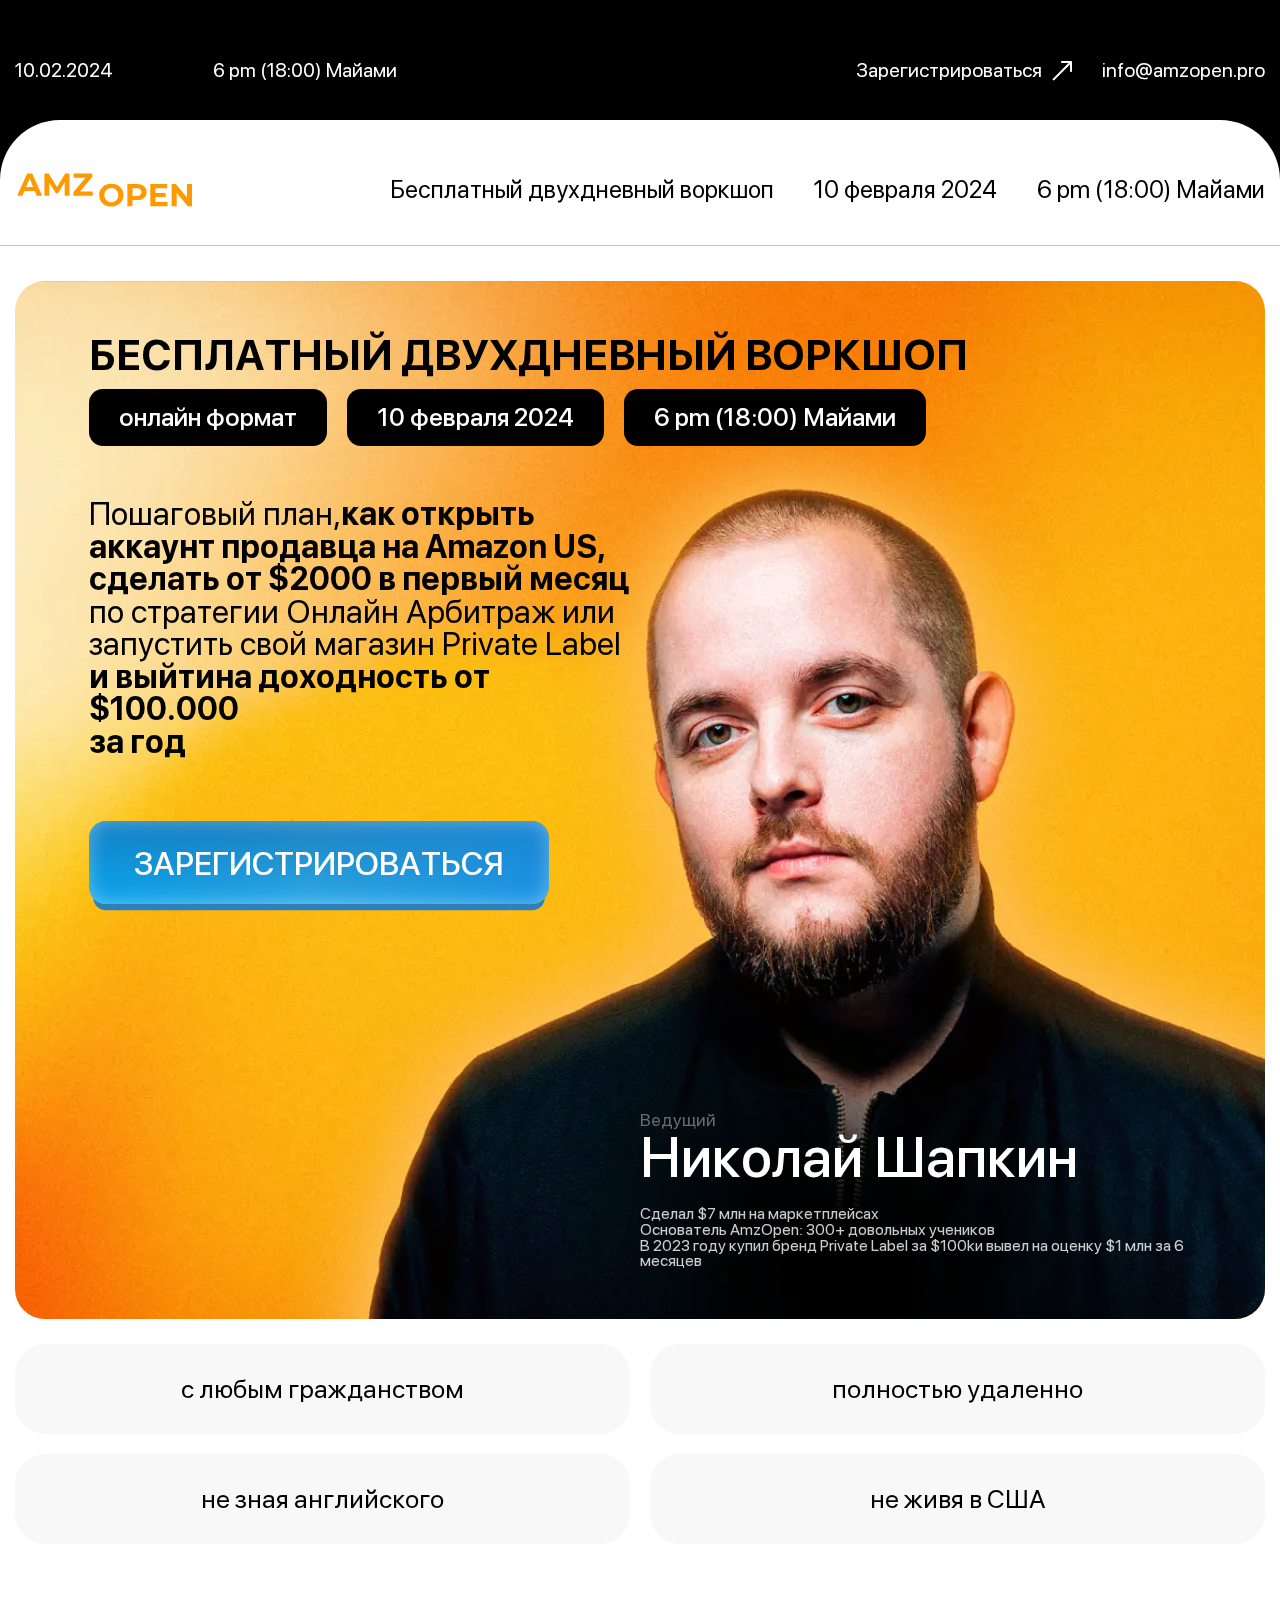
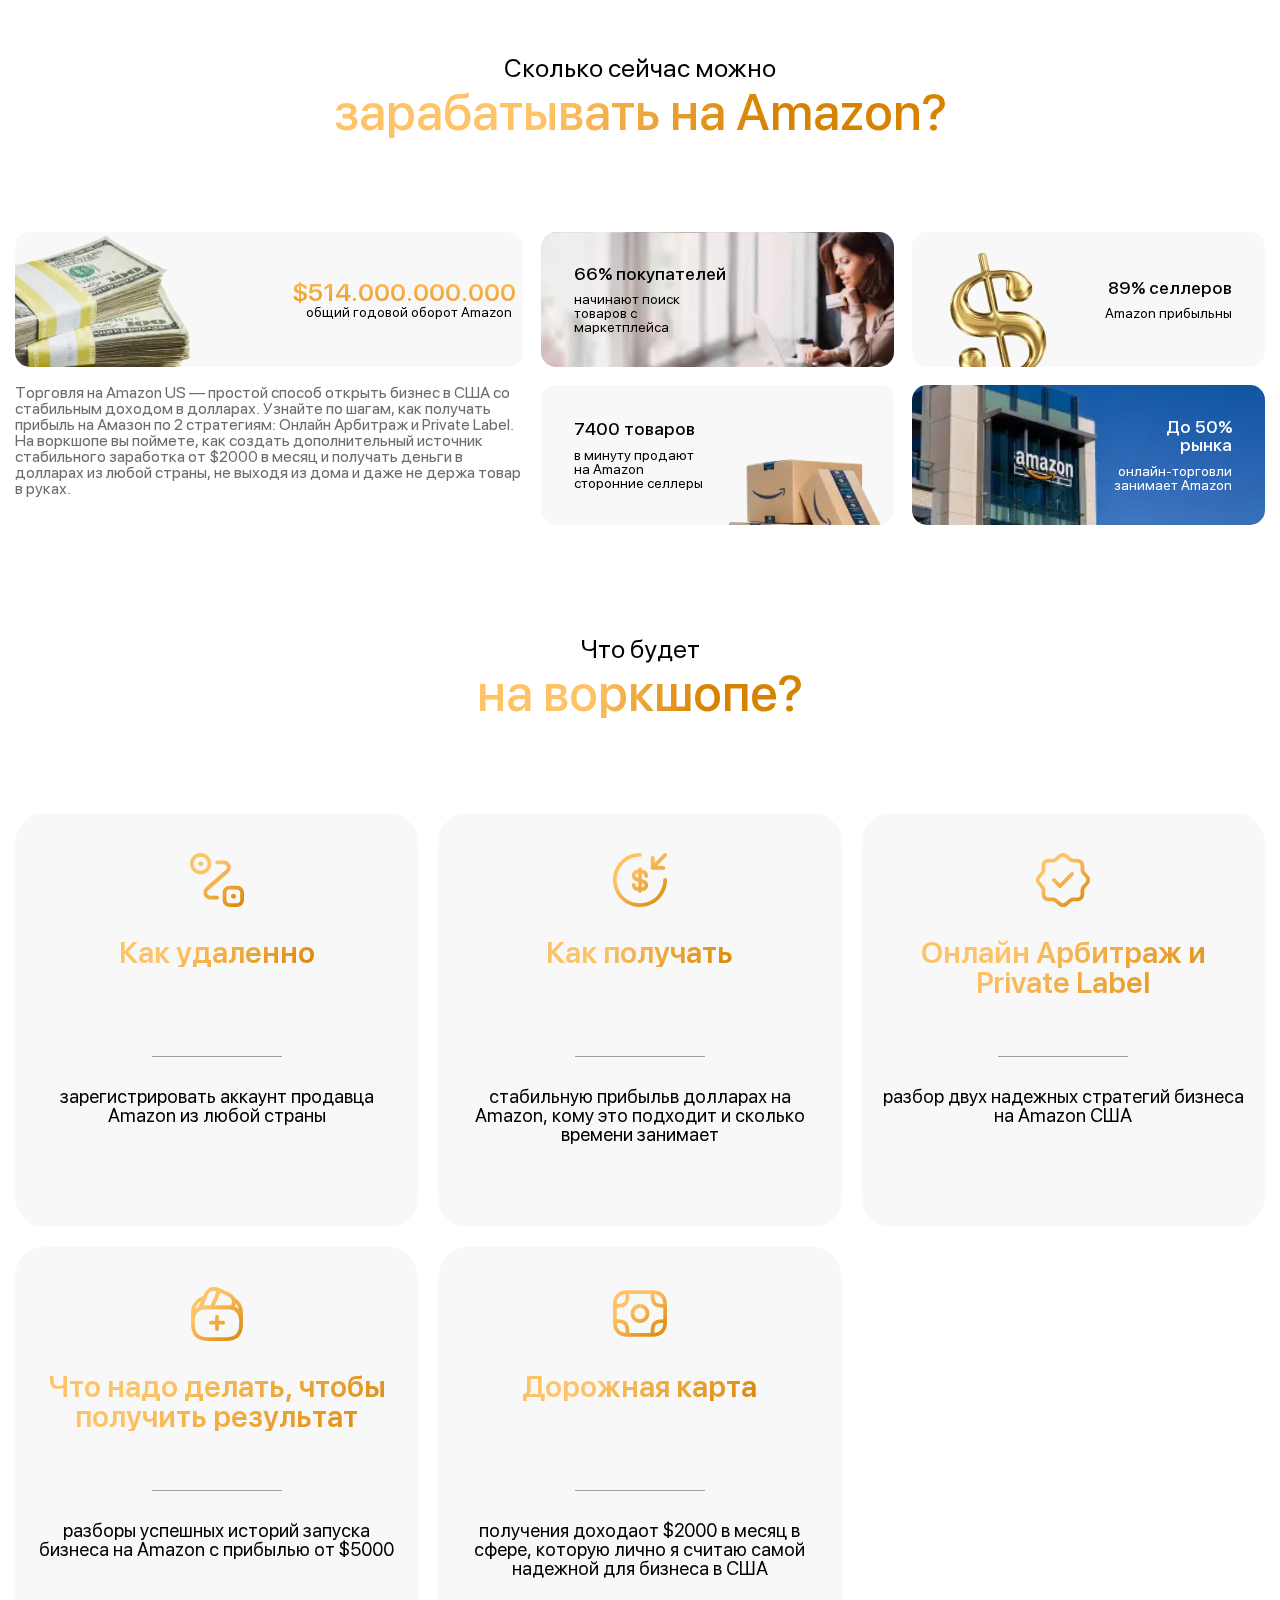
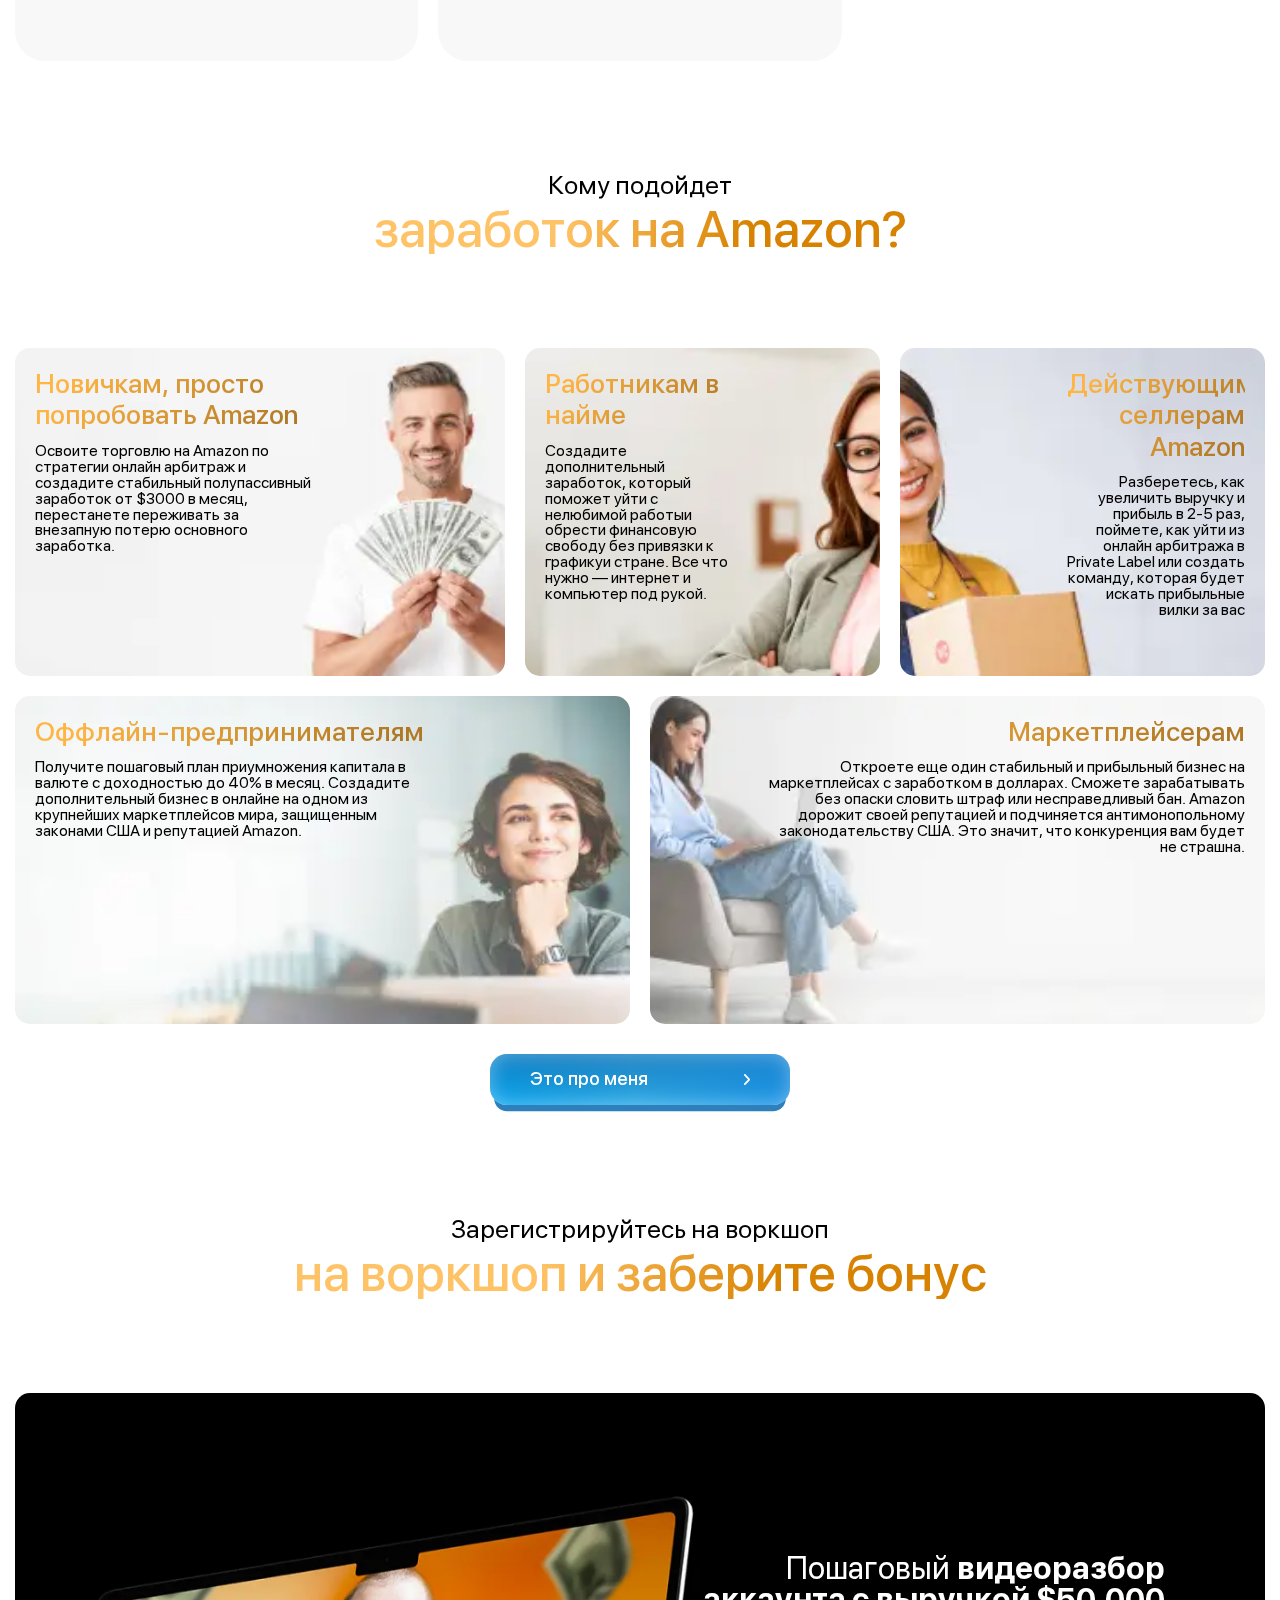
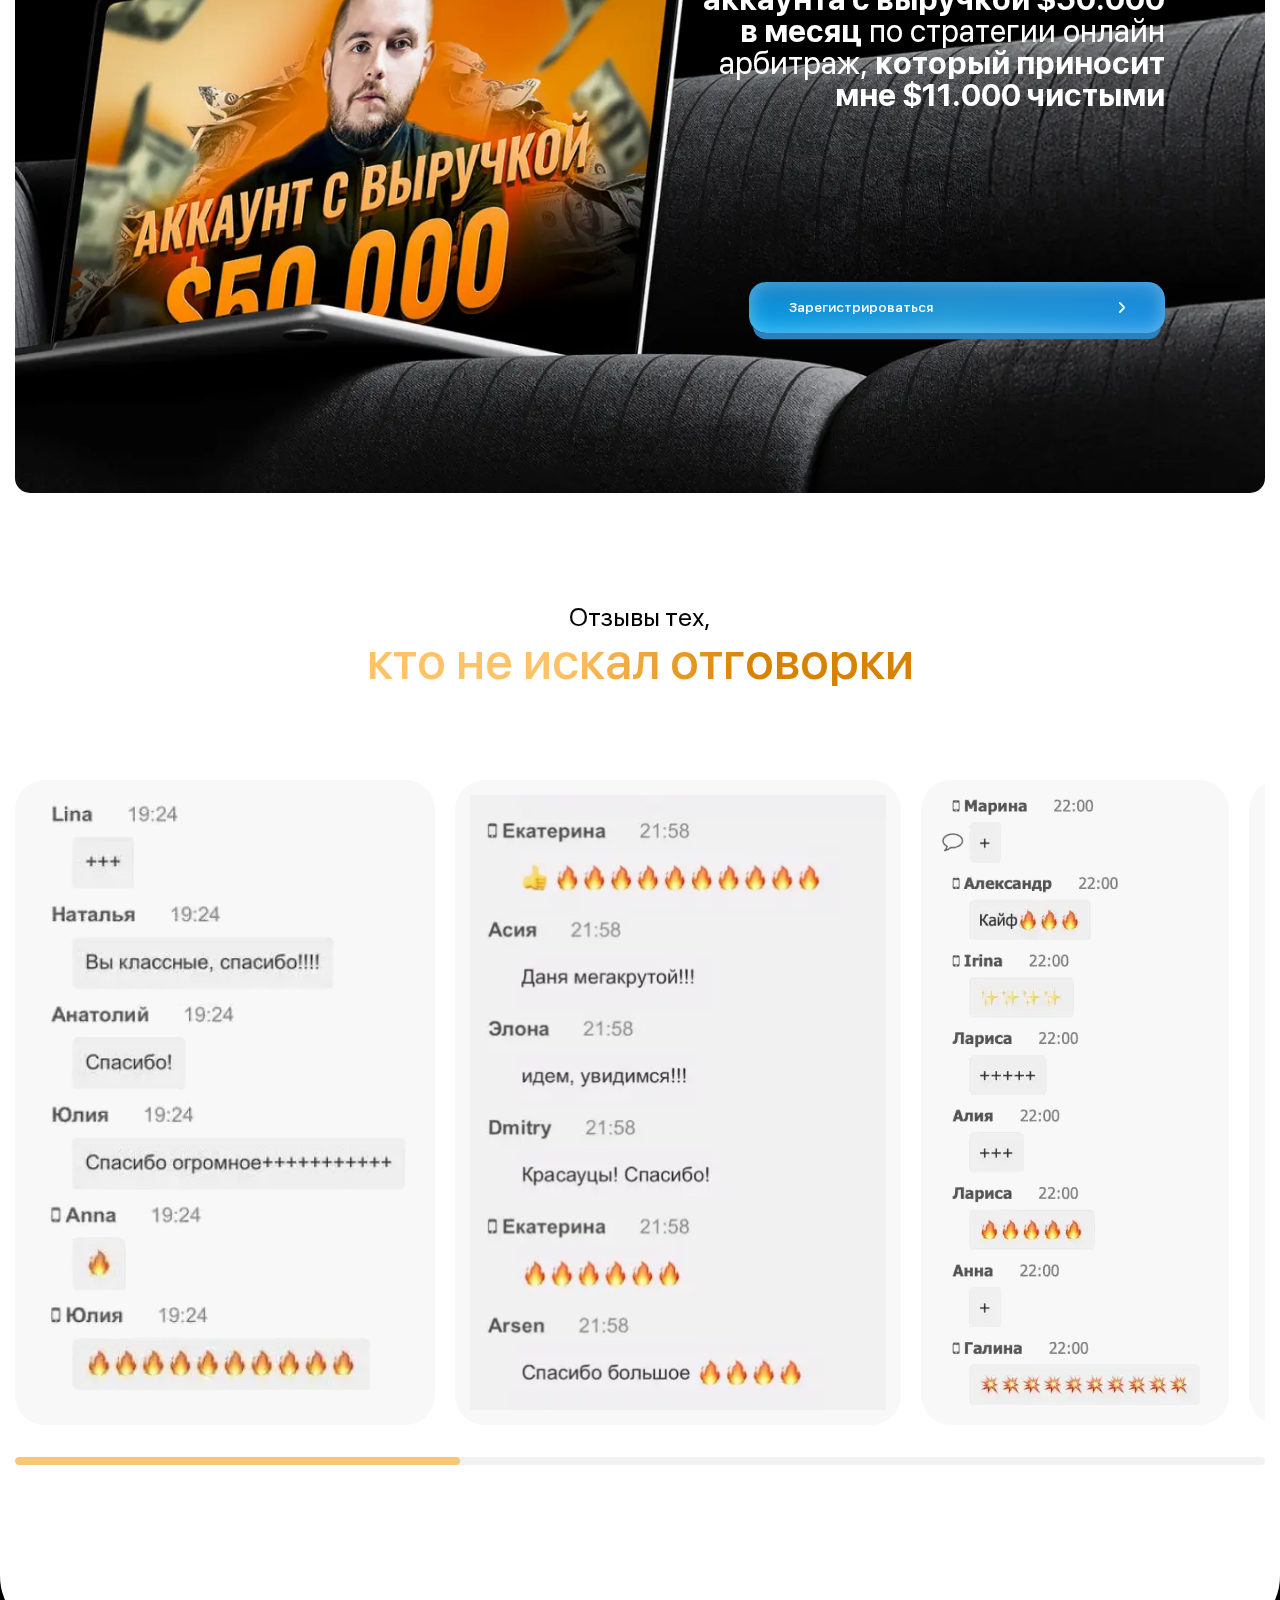
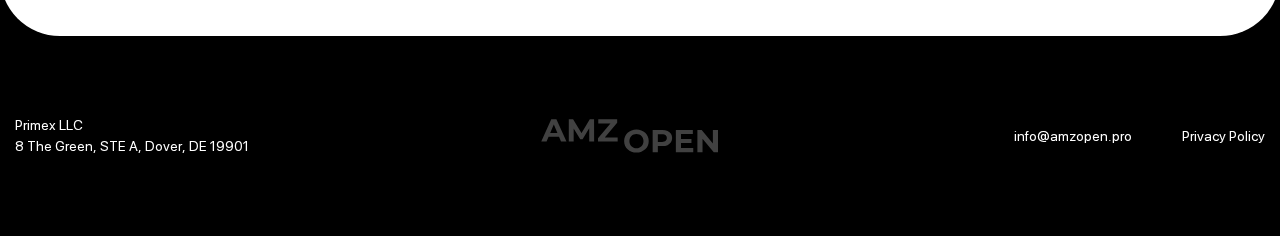
==== home.html @ 8ce0722c "up" ====
<!DOCTYPE html>
<html lang="ru">

<head>
	<title>AMZ OPEN</title>
	<meta charset="UTF-8">
	<meta name="format-detection" content="telephone=no">
	<style>
		body {
			opacity: 0;
		}
	</style>
	<link rel="stylesheet" href="css/style.min.css?_v=20240128121905">
	<link rel="shortcut icon" href="favicon.ico">
	<!-- <meta name="robots" content="noindex, nofollow"> -->
	<meta name="viewport" content="width=device-width, initial-scale=1.0">
</head>

<body>
	<div class="wrapper">
		<div class="top">
			<div class="top__container">
				<div class="top__row">
					<p class="top__text">
						Бесплатный<br>двухдневный воркшоп
					</p>
					<div class="top__column">
						<div class="top__date">10.02.2024</div>
						<div class="top__time-location">6 pm (18:00) Майами</div>
					</div>

				</div>
				<div class="top__row">
					<a href="#" class="top__registr _icon-arrow">Зарегистрироваться</a>
					<a href="mailto:info@amzopen.pro" class="top__mail">info@amzopen.pro</a>
				</div>
			</div>
		</div>
		<header class="header">
			<div class="header__container">
				<div class="header__logo logo">
					<img class="logo__image" src="img/logo.svg" alt="AMZOPEN">
				</div>
				<ul class="header__list">
					<li>Бесплатный двухдневный воркшоп</li>
					<li>10 февраля 2024</li>
					<li>6 pm (18:00) Майами</li>
				</ul>
				<div class="header__menu menu">
					<button type="button" class="menu__burger burger"><span class="burger__lines"><span></span></span></button>
					<nav class="menu__body">
						<ul class="menu__list">
							<li class="menu__item"><a href="#earnings" class="menu__link">Сколько можно заработать?</a></li>
							<li class="menu__item"><a href="#what-will-be" class="menu__link">Что будет на воркшопе?</a></li>
							<li class="menu__item"><a href="#suitable" class="menu__link">Для кого?</a></li>
							<li class="menu__item"><a href="#testimonials" class="menu__link">Отзывы</a></li>
							<li class="menu__item"><a href="#registration" class="menu__link">Почему мне нужен воркшоп?</a></li>
						</ul>
					</nav>
				</div>
			</div>
		</header>
		<main class="page">
			<section class="page__promo promo">
				<div class="promo__container">
					<div class="promo__wrapper">
						<div class="promo__header">
							<span class="promo__info-title">Воркшоп на тему</span>
							<h1 class="promo__title">БЕСПЛАТНЫЙ ДВУХДНЕВНЫЙ ВОРКШОП</h1>
							<ul class="promo__header-list">
								<li>онлайн формат</li>
								<li>10 февраля 2024</li>
								<li>6 pm (18:00) Майами</li>
							</ul>
						</div>
						<div class="promo__body">
							<div class="promo__text">
								<p>
									Пошаговый план,<span>как открыть аккаунт продавца на Amazon US, сделать от $2000 в первый месяц</span>
									по стратегии
									Онлайн Арбитраж или запустить свой магазин Private Label <span>и выйтина доходность от $100.000<br>за год</span>
								</p>
							</div>
							<a href="#" class="promo__btn btn btn_reg">Зарегистрироваться</a>
						</div>
						<div class="promo__speaker speaker">
							<div class="speaker__body">
								<span class="speaker__jobtitle">Ведущий</span>
								<h2 class="speaker__name">Николай Шапкин</h2>
								<ul class="speaker__list">
									<li>Сделал $7 млн на маркетплейсах</li>
									<li>Основатель AmzOpen: 300+ довольных учеников</li>
									<li>В 2023 году купил бренд Private Label за $100kи вывел на оценку $1 млн за 6 месяцев</li>
								</ul>
							</div>

							<div class="speaker__img">
								<!-- <picture><source srcset="img/promo/speaker.webp" type="image/webp"><img src="img/promo/speaker.png" alt="Ведущий - Николай Шапкин"></picture> -->
							</div>
						</div>
					</div>
					<ul class="promo__list">
						<li>с любым гражданством</li>
						<li>полностью удаленно</li>
						<li>не зная английского</li>
						<li>не живя в США</li>
					</ul>
				</div>
			</section>
			<section class="page__earnings earnings" id="earnings">
				<div class="earnings__container">
					<h2 class="earnings__title title title_mb">
						Сколько сейчас можно <span>зарабатывать на Amazon?</span>
					</h2>
					<div class="earnings__body">
						<div class="earnings__item earnings__item_1">
							<picture><source srcset="img/earnings/1.webp" type="image/webp"><img class="earnings__item-img" src="img/earnings/1.png" alt="оборот Amazon"></picture>
							<div class="earnings__item-wrapper">
								<span class="earnings__item-cash">$514.000.000.000</span>
								<p class="earnings__item-text">
									общий годовой оборот Amazon
								</p>
							</div>
						</div>

						<div class="earnings__item earnings__item_2">
							<div class="earnings__item-wrapper">
								<h3 class="earnings__item-title">66% покупателей</h3>
								<p class="earnings__item-text">
									начинают поиск товаров с маркетплейса
								</p>
							</div>
						</div>

						<div class="earnings__item earnings__item_3">
							<picture><source srcset="img/earnings/3.webp" type="image/webp"><img class="earnings__item-img" src="img/earnings/3.png" alt="Amazon прибыльны"></picture>
							<div class="earnings__item-wrapper">
								<h3 class="earnings__item-title">89% селлеров</h3>
								<p class="earnings__item-text">
									Amazon прибыльны
								</p>
							</div>
						</div>

						<div class="earnings__item earnings__item_4">
							<div class="earnings__item-wrapper">
								<h3 class="earnings__item-title">7400 товаров</h3>
								<p class="earnings__item-text">
									в минуту продают на Amazon сторонние селлеры
								</p>
							</div>
							<picture><source srcset="img/earnings/4.webp" type="image/webp"><img class="earnings__item-img" src="img/earnings/4.png" alt="Aродают на Amazon"></picture>
						</div>

						<div class="earnings__item earnings__item_5">
							<div class="earnings__item-wrapper">
								<h3 class="earnings__item-title">До 50% рынка</h3>
								<p class="earnings__item-text">
									онлайн-торговли занимает Amazon
								</p>
							</div>
						</div>

						<div class="earnings__body-text">
							<p>
								Торговля на Amazon US — простой способ открыть бизнес в США со стабильным доходом в долларах. Узнайте по
								шагам, как получать прибыль на Амазон по 2 стратегиям: Онлайн Арбитраж и Private Label. На воркшопе
								вы поймете, как создать дополнительный источник стабильного заработка от $2000
								в месяц и получать деньги в долларах из любой страны, не выходя из дома и даже не держа товар в руках.
							</p>
						</div>
					</div>
				</div>
			</section>
			<section class="page__what-will-be what-will-be" id="what-will-be">
				<div class="what-will-be__container">
					<h2 class="what-will-be__title title title_mb">Что будет<span>на воркшопе?</span></h2>
					<div class="what-will-be__list">

						<div class="what-will-be__item">
							<div class="what-will-be__item-header">
								<span class=" icon icon_1"></span>
								<h3 class="what-will-be__item-title">Как удаленно</h3>
							</div>
							<div class="what-will-be__item-text">
								<p>
									зарегистрировать аккаунт продавца Amazon из любой страны
								</p>
							</div>
						</div>

						<div class="what-will-be__item">
							<div class="what-will-be__item-header">
								<span class=" icon icon_2"></span>
								<h3 class="what-will-be__item-title">Как получать</h3>
							</div>
							<div class="what-will-be__item-text">
								<p>
									стабильную прибыльв долларах на Amazon, кому это подходит и сколько времени занимает
								</p>
							</div>
						</div>

						<div class="what-will-be__item">
							<div class="what-will-be__item-header">
								<span class=" icon icon_3"></span>
								<h3 class="what-will-be__item-title">Онлайн Арбитраж и Private Label</h3>
							</div>
							<div class="what-will-be__item-text">
								<p>
									разбор двух надежных стратегий бизнеса на Amazon США
								</p>
							</div>
						</div>

						<div class="what-will-be__item">
							<div class="what-will-be__item-header">
								<span class=" icon icon_4"></span>
								<h3 class="what-will-be__item-title">Что надо делать, чтобы получить результат</h3>
							</div>
							<div class="what-will-be__item-text">
								<p>
									разборы успешных историй запуска бизнеса на Amazon с прибылью от $5000
								</p>
							</div>
						</div>

						<div class="what-will-be__item">
							<div class="what-will-be__item-header">
								<span class=" icon icon_5"></span>
								<h3 class="what-will-be__item-title">Дорожная карта</h3>
							</div>
							<div class="what-will-be__item-text">
								<p>
									получения доходаот $2000 в месяц в сфере, которую лично я считаю самой надежной для бизнеса в США
								</p>
							</div>
						</div>

					</div>
				</div>
			</section>
			<section class="page__suitable suitable" id="suitable">
				<div class="suitable__container">
					<h2 class="suitable__title title title_mb">Кому подойдет <span>заработок на Amazon?</span></h2>
					<div class="suitable__list">

						<div class="suitable__item suitable__item_1">
							<div class="suitable__item-wrapper">
								<h3 class="suitable__item-title">Новичкам, просто попробовать Amazon</h3>
								<div class="suitable__item-text">
									<p>
										Освоите торговлю на Amazon
										по стратегии онлайн арбитраж
										и создадите стабильный полупассивный заработок
										от $3000 в месяц, перестанете переживать за внезапную
										потерю основного заработка.
									</p>
								</div>
							</div>
						</div>

						<div class="suitable__item suitable__item_2">
							<div class="suitable__item-wrapper">
								<h3 class="suitable__item-title">Работникам в найме</h3>
								<div class="suitable__item-text">
									<p>
										Создадите дополнительный заработок, который поможет уйти с нелюбимой работыи обрести финансовую
										свободу без привязки к графикуи стране. Все что нужно — интернет и компьютер под рукой.
									</p>
								</div>
							</div>
						</div>

						<div class="suitable__item suitable__item_3">
							<div class="suitable__item-wrapper">
								<h3 class="suitable__item-title">Действующим
									селлерам Amazon</h3>
								<div class="suitable__item-text">
									<p>
										Разберетесь, как увеличить выручку и прибыль в 2-5 раз, поймете, как уйти из онлайн арбитража в
										Private Label или создать команду, которая будет искать прибыльные вилки за вас
									</p>
								</div>
							</div>
						</div>

						<div class="suitable__item suitable__item_4">
							<div class="suitable__item-wrapper">
								<h3 class="suitable__item-title">Оффлайн-предпринимателям</h3>
								<div class="suitable__item-text">
									<p>
										Получите пошаговый план приумножения капитала в валюте с доходностью до 40% в месяц. Создадите
										дополнительный бизнес
										в онлайне на одном из крупнейших маркетплейсов мира, защищенным законами США и репутацией Amazon.
									</p>
								</div>
							</div>
						</div>

						<div class="suitable__item suitable__item_5">
							<div class="suitable__item-wrapper">
								<h3 class="suitable__item-title">Маркетплейсерам</h3>
								<div class="suitable__item-text">
									<p>
										Откроете еще один стабильный и прибыльный бизнес на маркетплейсах с заработком в долларах. Сможете
										зарабатывать без опаски словить штраф или несправедливый бан. Amazon дорожит своей репутацией
										и подчиняется антимонопольному законодательству США. Это значит, что конкуренция вам будет не
										страшна.
									</p>
								</div>
							</div>
						</div>

					</div>
					<a href="#" class="suitable__btn btn _icon-arrow-rt">Это про меня</a>
				</div>
			</section>
			<section class="page__registration registration" id="registration">
				<div class="registration__container">
					<h2 class="registration__title title title_mb">
						Зарегистрируйтесь на воркшоп <span>на воркшоп и заберите бонус</span>
					</h2>
					<div class="registration__wrapper">
						<div class="registration__body">
							<div class="registration__text">
								<p>
									Пошаговый <strong>видеоразбор аккаунта с выручкой $50.000 в месяц</strong>
									по стратегии онлайн арбитраж, <strong>который приносит мне $11.000 чистыми</strong>
								</p>
							</div>
							<a href="#" class="registration__btn btn _icon-arrow-rt">Зарегистрироваться</a>
						</div>
					</div>
				</div>
			</section>
			<section class="page__testimonials testimonials" id="testimonials">
				<div class="testimonials__container">
					<h2 class="testimonials__title title title_mb">
						Отзывы тех, <span>кто не искал отговорки</span>
					</h2>
					<div class="testimonials__body" data-simplebar>

						<div class="testimonials__item">
							<picture><source srcset="img/testimonials/1.webp" type="image/webp"><img class="testimonials__item-img" src="img/testimonials/1.jpg" alt=""></picture>
						</div>
						<div class="testimonials__item">
							<picture><source srcset="img/testimonials/2.webp" type="image/webp"><img class="testimonials__item-img" src="img/testimonials/2.jpg" alt=""></picture>
						</div>
						<div class="testimonials__item">
							<picture><source srcset="img/testimonials/3.webp" type="image/webp"><img class="testimonials__item-img" src="img/testimonials/3.jpg" alt=""></picture>
						</div>
						<div class="testimonials__item">
							<picture><source srcset="img/testimonials/4.webp" type="image/webp"><img class="testimonials__item-img" src="img/testimonials/4.jpg" alt=""></picture>
						</div>
						<div class="testimonials__item">
							<picture><source srcset="img/testimonials/5.webp" type="image/webp"><img class="testimonials__item-img" src="img/testimonials/5.jpg" alt=""></picture>
						</div>
						<div class="testimonials__item">
							<picture><source srcset="img/testimonials/6.webp" type="image/webp"><img class="testimonials__item-img" src="img/testimonials/6.jpg" alt=""></picture>
						</div>
						<div class="testimonials__item">
							<picture><source srcset="img/testimonials/7.webp" type="image/webp"><img class="testimonials__item-img" src="img/testimonials/7.jpg" alt=""></picture>
						</div>
						<div class="testimonials__item">
							<picture><source srcset="img/testimonials/8.webp" type="image/webp"><img class="testimonials__item-img" src="img/testimonials/8.jpg" alt=""></picture>
						</div>

					</div>
				</div>
			</section>
		</main>
		<footer class="footer">
			<div class="footer__container">
				<div class="footer__column">
					<p>
						Primex LLC<br>
						8 The Green, STE A, Dover, DE 19901
					</p>
				</div>
				<div class="footer__column">
					<a href="mailto:info@amzopen.pro" class="footer__link">info@amzopen.pro</a>
					<a href="#" class="footer__link">Privacy Policy</a>
				</div>
				<div class="footer__logo">
					<div class="logo">
						<img class="logo__image" src="img/logo-footer.svg" alt="AMZOPEN">
					</div>
				</div>

			</div>
		</footer>

	</div>
	<div id="order-call-thanks" aria-hidden="true" class="popup">
		<div class="popup__wrapper">
			<div class="popup__content">
				<button data-close type="button" class="popup__close _icon-close"></button>
				<div class="popup__text">
				</div>
			</div>
		</div>
	</div>
	<script src="js/app.min.js?_v=20240128121905"></script>
</body>

</html>
---- css/style.min.css ----
@charset "UTF-8";@font-face{font-family:icons;font-display:swap;src:url(../fonts/icons.woff2) format("woff2"),url(../fonts/icons.woff) format("woff");font-weight:400;font-style:normal}@font-face{font-family:SF;font-display:swap;src:url(../fonts/SF-Pro-Display-Bold.woff2) format("woff2"),url(../fonts/SF-Pro-Display-Bold.woff) format("woff");font-weight:700;font-style:normal}@font-face{font-family:SF;font-display:swap;src:url(../fonts/SF-Pro-Display-Medium.woff2) format("woff2"),url(../fonts/SF-Pro-Display-Medium.woff) format("woff");font-weight:500;font-style:normal}@font-face{font-family:SF;font-display:swap;src:url(../fonts/SF-Pro-Display-Regular.woff2) format("woff2"),url(../fonts/SF-Pro-Display-Regular.woff) format("woff");font-weight:400;font-style:normal}@font-face{font-family:SF;font-display:swap;src:url(../fonts/SF-Pro-Display-Semibold.woff2) format("woff2"),url(../fonts/SF-Pro-Display-Semibold.woff) format("woff");font-weight:600;font-style:normal}[class*=_icon-]:before{font-family:icons;font-style:normal;font-weight:400;font-variant:normal;text-transform:none;line-height:1;-webkit-font-smoothing:antialiased;-moz-osx-font-smoothing:grayscale}[class*=_icon-]:before{display:block}._icon-arrow-rt:before{content:"\e901"}._icon-arrow:before{content:"\e900"}:root{--main-color-text:#000000;--light-color-text:#ffffff;--color-light:#ffffff;--accent-color:#FD9900}*{padding:0;margin:0;border:0}*,:after,:before{-webkit-box-sizing:border-box;box-sizing:border-box}html{font-size:10px;scroll-behavior:smooth}body,html{height:100%;min-width:375px}body{color:var(--main-color-text);line-height:1;font-family:SF;font-size:1.4rem;-ms-text-size-adjust:100%;-moz-text-size-adjust:100%;-webkit-text-size-adjust:100%;-webkit-font-smoothing:antialiased;-moz-osx-font-smoothing:grayscale}button,input,textarea{font-family:SF;font-size:inherit}button{cursor:pointer;color:inherit;background-color:inherit}a{color:inherit;-webkit-transition:all .3s ease 0s;transition:all .3s ease 0s}a:link,a:visited{text-decoration:none}a:hover{text-decoration:none}ul li{list-style:none}img{vertical-align:top}h1,h2,h3,h4,h5,h6{font-weight:inherit;font-size:inherit}.lock body{overflow:hidden;-ms-touch-action:none;touch-action:none}.loaded body{opacity:1}.wrapper{min-height:100%;display:-webkit-box;display:-ms-flexbox;display:flex;-webkit-box-orient:vertical;-webkit-box-direction:normal;-ms-flex-direction:column;flex-direction:column;overflow:hidden;background-color:#000;position:relative}.wrapper>main{-webkit-box-flex:1;-ms-flex:1 1 auto;flex:1 1 auto}.wrapper>*{min-width:0}[class*=__container]{max-width:1721px;-webkit-box-sizing:content-box;box-sizing:content-box;margin:0 auto;padding:0 15px}.btn{font-family:SF;background:radial-gradient(133.33% 181.59% at 26.88% -39.73%,#136fb2 0,rgba(19,111,178,0) 100%),linear-gradient(262deg,#1b92e9 -4.11%,#33b9f3 52.38%,#00b2ff 105.02%);-webkit-box-shadow:0 0 18.887px 0 rgba(255,255,255,.37) inset,0 56.662px 94.437px -44.071px rgba(46,128,188,.64),0 10.493px 0 -4.197px #2e80bc;box-shadow:0 0 18.887px 0 rgba(255,255,255,.37) inset,0 56.662px 94.437px -44.071px rgba(46,128,188,.64),0 10.493px 0 -4.197px #2e80bc;color:#fff;min-height:51px;padding:10px 40px;display:-webkit-box;display:-ms-flexbox;display:flex;-webkit-box-align:center;-ms-flex-align:center;align-items:center;-webkit-box-pack:justify;-ms-flex-pack:justify;justify-content:space-between;-webkit-box-orient:horizontal;-webkit-box-direction:reverse;-ms-flex-direction:row-reverse;flex-direction:row-reverse;-webkit-transition:all .3s ease 0s;transition:all .3s ease 0s;position:relative;white-space:nowrap;font-weight:500;border-radius:17px;-webkit-appearance:none;-webkit-border-radius:17px}.btn::before{font-size:11px}.btn_reg{text-transform:uppercase;-webkit-box-pack:center;-ms-flex-pack:center;justify-content:center;-webkit-box-align:center;-ms-flex-align:center;align-items:center}.btn:active{background-color:var(--btn-color-hover);color:#f8f9c6}body::after{content:"";background-color:rgba(0,0,0,.5);position:fixed;width:100%;height:100%;top:0;left:0;opacity:0;-webkit-transition:opacity .8s ease 0s;transition:opacity .8s ease 0s;pointer-events:none;z-index:149}body.popup-show::after{opacity:1}.popup{position:fixed;top:0;left:0;bottom:0;right:0;padding:30px 0;-webkit-transition:visibility .8s ease 0s;transition:visibility .8s ease 0s;visibility:hidden;pointer-events:none}.popup_show{z-index:150;visibility:visible;overflow:auto;pointer-events:auto}.popup_show .popup__content{visibility:visible;-webkit-transform:scale(1);-ms-transform:scale(1);transform:scale(1)}.popup__wrapper{display:-webkit-box;display:-ms-flexbox;display:flex;-webkit-box-orient:vertical;-webkit-box-direction:normal;-ms-flex-direction:column;flex-direction:column;-webkit-box-align:center;-ms-flex-align:center;align-items:center;min-height:100%;-webkit-box-flex:1;-ms-flex:1 1 auto;flex:1 1 auto;width:100%;display:flex;-webkit-box-pack:center;-ms-flex-pack:center;justify-content:center;align-items:center}.popup__content{visibility:hidden;-webkit-transform:scale(0);-ms-transform:scale(0);transform:scale(0);-webkit-transition:-webkit-transform .3s ease 0s;transition:-webkit-transform .3s ease 0s;transition:transform .3s ease 0s;transition:transform .3s ease 0s,-webkit-transform .3s ease 0s;background-color:var(--accent-color);padding:35px 15px;width:100%;max-width:700px;-webkit-box-shadow:10px 10px 15px 0 rgba(0,0,0,.25);box-shadow:10px 10px 15px 0 rgba(0,0,0,.25)}.lock .popup__content{visibility:visible}.popup__close{position:absolute;right:15px;top:10px}.popup__close::before{font-size:25px}.order-call{display:-ms-grid;display:grid;justify-items:center;font-family:Montserrat;font-size:1.8rem;color:var(--light-color-text)}.order-call__form{min-width:100%;margin-bottom:20px}.order-call__politics-user{text-align:center;font-weight:300}.order-call__thanks{display:-ms-grid;display:grid;justify-items:center;gap:48px}.order-call__thanks-text{text-align:center}.form{display:-ms-grid;display:grid;gap:20px}.form_service .form__submit input{min-width:160px}.form__row{padding:10px;display:-ms-grid;display:grid;gap:20px;border:1px solid transparent}.form__row._form-error{border:1px solid red}.form__label{font-size:1.4rem;text-transform:uppercase;color:var(--light-color-text)}.form__label_center{text-align:center}.form__input{height:42px;border-bottom:1px solid rgba(255,255,255,.5);position:relative}.form__input input{background-color:transparent;outline:0;position:absolute;top:0;left:0;width:100%;height:22px;color:#fff}.form__input input::-webkit-input-placeholder{color:hsla(0,0%,100%,.5);line-height:1.375}.form__input input::-moz-placeholder{color:hsla(0,0%,100%,.5);line-height:1.375}.form__input input:-ms-input-placeholder{color:hsla(0,0%,100%,.5);line-height:1.375}.form__input input::-ms-input-placeholder{color:hsla(0,0%,100%,.5);line-height:1.375}.form__input input::placeholder{color:hsla(0,0%,100%,.5);line-height:1.375}.form__select{display:-webkit-box;display:-ms-flexbox;display:flex;-webkit-box-pack:center;-ms-flex-pack:center;justify-content:center;gap:10px;margin:0 -13px}.form__select-item{border-radius:5px;background:#fff;-webkit-box-shadow:5px 10px 15px 0 rgba(0,0,0,.25);box-shadow:5px 10px 15px 0 rgba(0,0,0,.25);color:var(--main-color-text);position:relative;min-width:93px;cursor:pointer}.form__select-item label{display:-ms-grid;display:grid;justify-items:center;gap:10px;padding:9px 4px}.form__select-item label span::before{color:var(--accent-color);font-size:24px}.form__select-item input{position:absolute;top:0;left:0;width:100%;height:100%;opacity:0}.form__select-item input:checked~label::before{content:"\e902";width:28px;height:28px;background:#3771c8;border-radius:50%;position:absolute;top:-14px;right:-14px;font-size:28px;color:var(--light-color-text);-webkit-box-shadow:2px 3px 5px 0 rgba(0,0,0,.25);box-shadow:2px 3px 5px 0 rgba(0,0,0,.25)}.form__submit{display:-webkit-box;display:-ms-flexbox;display:flex;-webkit-box-pack:center;-ms-flex-pack:center;justify-content:center}.form__submit button{padding:10px}.tabs__navigation{display:-webkit-box;display:-ms-flexbox;display:flex}.tabs__title{border:1px solid #dadada;color:#dadada;padding:10px;text-transform:uppercase;letter-spacing:.64px;font-size:1.2rem}.tabs__title._tab-active{color:var(--main-color-text);border:1px solid #fff}[class*=-ibg]{position:relative}[class*=-ibg] img{position:absolute;width:100%;height:100%;top:0;left:0;-o-object-fit:cover;object-fit:cover}[class*=-ibg_contain] img{-o-object-fit:contain;object-fit:contain}.icon{display:inline-block;width:54px;height:54px;background-size:contain;background-position:center;background-repeat:no-repeat}.icon_1{background-image:url(../img/what-will-be/1.svg)}.icon_2{background-image:url(../img/what-will-be/2.svg)}.icon_3{background-image:url(../img/what-will-be/3.svg)}.icon_4{background-image:url(../img/what-will-be/4.svg)}.icon_5{background-image:url(../img/what-will-be/5.svg)}.title{display:-ms-grid;display:grid;justify-items:center;gap:5px;font-size:1.8rem;font-weight:400}.title span{background:linear-gradient(105deg,#ffc367 35.08%,#d78200 70.6%);background-clip:text;-webkit-background-clip:text;-webkit-text-fill-color:transparent;font-weight:500}.top{color:#fff;padding:60px 0 40px}.top__container{display:-ms-grid;display:grid;gap:30px}.top__row{display:-webkit-box;display:-ms-flexbox;display:flex;-webkit-box-pack:justify;-ms-flex-pack:justify;justify-content:space-between;gap:30px}.top__column{text-align:right}.top__registr{display:-webkit-box;display:-ms-flexbox;display:flex;-webkit-box-orient:horizontal;-webkit-box-direction:reverse;-ms-flex-direction:row-reverse;flex-direction:row-reverse;gap:10px}.header{border-radius:30px 30px 0 0;background:#fff;padding-top:45px;padding-bottom:30px;position:relative;z-index:5;border-bottom:1px solid #c4c4c4}.header__container{display:-webkit-box;display:-ms-flexbox;display:flex;-webkit-box-pack:justify;-ms-flex-pack:justify;justify-content:space-between;-webkit-box-align:center;-ms-flex-align:center;align-items:center}.header__logo{color:#fe9a00}.header__list{display:none}.logo__image{aspect-ratio:111.1/30.6}.menu__body{position:absolute;top:0;left:0;width:100%;border-radius:30px;background:#fff;padding:107px 15px;-webkit-transition:all .3s ease 0s;transition:all .3s ease 0s;-webkit-transform:translateY(30px);-ms-transform:translateY(30px);transform:translateY(30px);pointer-events:none;opacity:0}.menu-open .menu__body{-webkit-transform:translateY(0);-ms-transform:translateY(0);transform:translateY(0);pointer-events:visible;opacity:1}.menu__item:not(:last-child){margin-bottom:24px}.menu__link{color:#fe9a00;font-size:2rem}.burger{display:none}.footer{color:#fff;padding:40px 0}.footer__container{display:-webkit-box;display:-ms-flexbox;display:flex;-webkit-box-orient:vertical;-webkit-box-direction:normal;-ms-flex-direction:column;flex-direction:column;-webkit-box-align:center;-ms-flex-align:center;align-items:center;text-align:center;gap:32px}.footer__column{display:-webkit-box;display:-ms-flexbox;display:flex;-webkit-box-orient:vertical;-webkit-box-direction:normal;-ms-flex-direction:column;flex-direction:column;gap:32px;line-height:1.5}.page{background-color:#fff;border-radius:0 0 30px 30px;padding-top:35px;padding-bottom:60px}.no-webp .promo__wrapper{background-image:url(../img/promo/bg.jpg)}.promo__wrapper{background-size:cover;background-position:center;padding:20px;border-radius:15px;position:relative;overflow:hidden;margin-bottom:25px;display:-ms-grid;display:grid}.promo__info-title{display:inline-block;margin-bottom:10px;color:#515151}.promo__title{font-weight:700;margin-bottom:12px}.promo__header-list{display:-webkit-box;display:-ms-flexbox;display:flex;-webkit-box-align:center;-ms-flex-align:center;align-items:center;-ms-flex-wrap:wrap;flex-wrap:wrap;gap:10px;margin-bottom:25px}.promo__header-list li{border-radius:7px;background:#000;color:#fff;padding:8px 14px;font-weight:500}.promo__text span{font-weight:700}.promo__btn{text-transform:uppercase;font-size:1.9rem;-ms-grid-column-align:start;justify-self:start;padding:27px 45px 23px}.promo__list li{border-radius:21.518px;background:#f8f8f8;padding:24px;text-align:center}.promo__list li:not(:last-child){margin-bottom:25px}.speaker{aspect-ratio:1/1.4;display:-webkit-box;display:-ms-flexbox;display:flex;-webkit-box-align:end;-ms-flex-align:end;align-items:flex-end}.speaker__body{position:relative;z-index:3;color:#fff;max-width:560px}.speaker__jobtitle{color:#dadada;margin-bottom:7px}.speaker__name{font-weight:500;margin-bottom:20px}.speaker__list li{opacity:.8}.no-webp .speaker__img{background-image:url(../img/promo/speaker.png)}.speaker__img{position:absolute;bottom:0;left:0;width:100%;aspect-ratio:346/459;background-size:cover}.speaker__img img{width:100%;position:relative;z-index:2}.speaker__img::after,.speaker__img::before{content:"";position:absolute;z-index:-1;background-size:cover;width:60%;aspect-ratio:383/254}.no-webp .speaker__img::before{background-image:url(../img/promo/table2.png)}.speaker__img::before{top:6%;left:-5%}.no-webp .speaker__img::after{background-image:url(../img/promo/table1.png)}.speaker__img::after{top:37%;right:-5%}.earnings__body{display:-ms-grid;display:grid;gap:18px;-ms-grid-columns:1fr;grid-template-columns:1fr}.earnings__item-img{mix-blend-mode:darken;position:absolute}.earnings__item{border-radius:15px;background:#f8f8f8;padding:33px;display:-webkit-box;display:-ms-flexbox;display:flex;-webkit-box-align:center;-ms-flex-align:center;align-items:center;position:relative;overflow:hidden;min-height:115px}.earnings__item_1{padding:11px;-webkit-box-pack:end;-ms-flex-pack:end;justify-content:flex-end}.earnings__item_1 .earnings__item-wrapper{max-width:220px;text-align:right}.earnings__item_1 .earnings__item-img{left:0;bottom:0;-webkit-transform:translateY(0);-ms-transform:translateY(0);transform:translateY(0);width:40%}.no-webp .earnings__item_2{background-image:url(../img/earnings/2.jpg)}.earnings__item_2{background-size:cover;background-position:center}.earnings__item_2 .earnings__item-wrapper{max-width:160px}.earnings__item_3{-webkit-box-pack:end;-ms-flex-pack:end;justify-content:flex-end}.earnings__item_3 .earnings__item-wrapper{max-width:135px;text-align:right}.earnings__item_3 .earnings__item-img{left:0;bottom:0;width:52%}.earnings__item_4 .earnings__item-wrapper{max-width:135px}.earnings__item_4 .earnings__item-img{right:0;width:50%}.no-webp .earnings__item_5{background-image:url(../img/earnings/5.jpg)}.earnings__item_5{-webkit-box-pack:end;-ms-flex-pack:end;justify-content:flex-end;background-size:cover;color:#fff}.earnings__item_5 .earnings__item-wrapper{text-align:right;max-width:120px}.earnings__item-cash{background:linear-gradient(181deg,#ffc367 .39%,#d78200 149.13%);background-clip:text;-webkit-background-clip:text;-webkit-text-fill-color:transparent;font-size:2.5rem;font-weight:600;margin-bottom:4px}.earnings__item-text{font-size:1.4rem;font-weight:400}.earnings__item-title{font-size:1.775rem;font-weight:500;margin-bottom:10px}.earnings__body-text{font-size:1.6rem;font-weight:400;color:#6c6c6c}.what-will-be__list{display:-ms-grid;display:grid;gap:12px;grid-template-columns:repeat(auto-fit,minmax(300px,1fr))}.what-will-be__item{min-height:434px;padding:40px 17px;border-radius:15px;background:#f8f8f8}.what-will-be__item-header{padding-bottom:45px;position:relative;display:-webkit-box;display:-ms-flexbox;display:flex;-webkit-box-orient:vertical;-webkit-box-direction:normal;-ms-flex-direction:column;flex-direction:column;-webkit-box-align:center;-ms-flex-align:center;align-items:center;gap:30px}.what-will-be__item-header::after{content:"";display:block;width:130px;height:1px;background:#a1a1a1;position:absolute;left:50%;bottom:0;-webkit-transform:translateX(-50%);-ms-transform:translateX(-50%);transform:translateX(-50%)}.what-will-be__item-title{background:linear-gradient(140deg,#ffc367 31.31%,#d78200 104.14%);background-clip:text;-webkit-background-clip:text;-webkit-text-fill-color:transparent;font-size:3rem;font-weight:600;line-height:1;text-align:center}.what-will-be__item-text{padding-top:45px;text-align:center;font-size:1.9rem}.suitable__container{display:-ms-grid;display:grid}.suitable__list{display:-webkit-box;display:-ms-flexbox;display:flex;-ms-flex-wrap:wrap;flex-wrap:wrap;gap:20px;margin-bottom:30px}.suitable__item{border-radius:15px;background:#f8f8f8;background-position:center;background-size:cover;padding:20px;min-height:195px;display:-webkit-box;display:-ms-flexbox;display:flex;-webkit-box-flex:0;-ms-flex:0 0 100%;flex:0 0 100%}.no-webp .suitable__item_1{background-image:url(../img/suitable/1.jpg)}.suitable__item_1 .suitable__item-wrapper{width:62.9032258065%}.no-webp .suitable__item_2{background-image:url(../img/suitable/2.jpg)}.suitable__item_2 .suitable__item-wrapper{width:61.2903225806%}.no-webp .suitable__item_3{background-image:url(../img/suitable/3.jpg)}.suitable__item_3{-webkit-box-pack:end;-ms-flex-pack:end;justify-content:flex-end;text-align:right}.suitable__item_3 .suitable__item-wrapper{width:54.8387096774%}.no-webp .suitable__item_4{background-image:url(../img/suitable/4.jpg)}.suitable__item_4 .suitable__item-wrapper{width:68.3870967742%}.no-webp .suitable__item_5{background-image:url(../img/suitable/5.jpg)}.suitable__item_5{-webkit-box-pack:end;-ms-flex-pack:end;justify-content:flex-end;text-align:right}.suitable__item_5 .suitable__item-wrapper{width:83.8709677419%}.suitable__item-title{font-weight:500;line-height:1.15;background:linear-gradient(125deg,#ffb544 11.67%,#af7824 90.4%);background-clip:text;-webkit-background-clip:text;-webkit-text-fill-color:transparent;margin-bottom:12px}.suitable__btn{-ms-grid-column-align:center;justify-self:center;width:300px;font-size:1.875rem}.no-webp .registration__wrapper{background-image:url(../img/registration/bg.jpg)}.registration__wrapper{background-size:cover;background-position:center;padding:20px 20px 30px;border-radius:15px}.registration__body{color:#fff;display:-ms-grid;display:grid}.registration__text{margin-bottom:170px}.testimonials__body{padding-bottom:40px}.testimonials__body .simplebar-content{display:-webkit-box;display:-ms-flexbox;display:flex;gap:20px}.testimonials__body .simplebar-track.simplebar-horizontal{height:8px;background:#f2f2f2;border-radius:8px}.testimonials__body .simplebar-scrollbar:before{background:#fd9900;top:0;bottom:0;left:0;right:0}.testimonials__body .simplebar-content:after,.testimonials__body .simplebar-content:before{display:none}.testimonials__item{padding:15px;border-radius:30px;background:#f8f8f8}.testimonials__item-img{background:#d3d3d3 -47px -.204px/186.141% 124.898% no-repeat;mix-blend-mode:darken;height:500px}[data-simplebar]{position:relative;-webkit-box-orient:vertical;-webkit-box-direction:normal;-ms-flex-direction:column;flex-direction:column;-ms-flex-wrap:wrap;flex-wrap:wrap;-webkit-box-pack:start;-ms-flex-pack:start;justify-content:flex-start;-ms-flex-line-pack:start;align-content:flex-start;-webkit-box-align:start;-ms-flex-align:start;align-items:flex-start}.simplebar-wrapper{overflow:hidden;width:inherit;height:inherit;max-width:inherit;max-height:inherit}.simplebar-mask{direction:inherit;position:absolute;overflow:hidden;padding:0;margin:0;left:0;top:0;bottom:0;right:0;width:auto!important;height:auto!important;z-index:0}.simplebar-offset{direction:inherit!important;-webkit-box-sizing:inherit!important;box-sizing:inherit!important;resize:none!important;position:absolute;top:0;left:0;bottom:0;right:0;padding:0;margin:0;-webkit-overflow-scrolling:touch}.simplebar-content-wrapper{direction:inherit;-webkit-box-sizing:border-box!important;box-sizing:border-box!important;position:relative;display:block;height:100%;width:auto;max-width:100%;max-height:100%;overflow:auto;scrollbar-width:none;-ms-overflow-style:none}.simplebar-content-wrapper::-webkit-scrollbar,.simplebar-hide-scrollbar::-webkit-scrollbar{display:none;width:0;height:0}.simplebar-content:after,.simplebar-content:before{content:" ";display:table}.simplebar-placeholder{max-height:100%;max-width:100%;width:100%;pointer-events:none}.simplebar-height-auto-observer-wrapper{-webkit-box-sizing:inherit!important;box-sizing:inherit!important;height:100%;width:100%;max-width:1px;position:relative;float:left;max-height:1px;overflow:hidden;z-index:-1;padding:0;margin:0;pointer-events:none;-webkit-box-flex:inherit;-ms-flex-positive:inherit;flex-grow:inherit;-ms-flex-negative:0;flex-shrink:0;-ms-flex-preferred-size:0;flex-basis:0}.simplebar-height-auto-observer{-webkit-box-sizing:inherit;box-sizing:inherit;display:block;opacity:0;position:absolute;top:0;left:0;height:1000%;width:1000%;min-height:1px;min-width:1px;overflow:hidden;pointer-events:none;z-index:-1}.simplebar-track{z-index:1;position:absolute;right:0;bottom:0;pointer-events:none;overflow:hidden}[data-simplebar].simplebar-dragging{pointer-events:none;-webkit-touch-callout:none;-webkit-user-select:none;-moz-user-select:none;-ms-user-select:none;user-select:none}[data-simplebar].simplebar-dragging .simplebar-content{pointer-events:none;-webkit-touch-callout:none;-webkit-user-select:none;-moz-user-select:none;-ms-user-select:none;user-select:none}[data-simplebar].simplebar-dragging .simplebar-track{pointer-events:all}.simplebar-scrollbar{position:absolute;left:0;right:0;min-height:10px}.simplebar-scrollbar:before{position:absolute;content:"";background:#000;border-radius:7px;left:2px;right:2px;opacity:0;-webkit-transition:opacity .2s .5s linear;transition:opacity .2s .5s linear}.simplebar-scrollbar.simplebar-visible:before{opacity:.5;-webkit-transition-delay:0s;transition-delay:0s;-webkit-transition-duration:0s;transition-duration:0s}.simplebar-track.simplebar-vertical{top:0;width:11px}.simplebar-scrollbar:before{top:2px;bottom:2px;left:2px;right:2px}.simplebar-track.simplebar-horizontal{left:0;height:11px}.simplebar-track.simplebar-horizontal .simplebar-scrollbar{right:auto;left:0;top:0;bottom:0;min-height:0;min-width:10px;width:auto}[data-simplebar-direction=rtl] .simplebar-track.simplebar-vertical{right:auto;left:0}.simplebar-dummy-scrollbar-size{direction:rtl;position:fixed;opacity:0;visibility:hidden;height:500px;width:500px;overflow-y:hidden;overflow-x:scroll;-ms-overflow-style:scrollbar!important}.simplebar-dummy-scrollbar-size>div{width:200%;height:200%;margin:10px 0}.simplebar-hide-scrollbar{position:fixed;left:0;visibility:hidden;overflow-y:scroll;scrollbar-width:none;-ms-overflow-style:none}@media (min-width:175.1em){.title{font-size:3rem}.title_mb{margin-bottom:13rem}.title span{font-size:6rem}.logo__image{width:21.9rem}.page>*{padding-bottom:13rem}.promo__title{font-size:5.2rem}.promo__header-list{margin-bottom:6.6rem}.promo__header-list li{font-size:3.1rem}.promo__text{font-size:3.7rem}.promo__text{margin-bottom:8rem}.promo__btn{font-size:4rem}.promo__list li{font-size:3rem}.speaker__jobtitle{font-size:2rem}.speaker__name{font-size:7rem}.speaker__list{font-size:1.8rem}.suitable__item-title{font-size:3.1rem}.suitable__item-text{font-size:1.8rem}.registration__text{font-size:4rem}}@media (min-width:479.98px){.popup{padding:30px 10px}.popup__close{right:33px;top:32px}.form__select{margin:0;gap:30px}.registration__wrapper{padding:30px 30px 40px}}@media (min-width:600px){.suitable__item{-webkit-box-flex:0;-ms-flex:0 0 calc(50% - 10px);flex:0 0 calc(50% - 10px)}}@media (min-width:767.98px){[class*=__container]{padding:0 15px}.popup__content{padding:52px 58px 34px}.form__select{gap:60px}.tabs__title{padding:20px;font-size:1.4rem}.promo__list{display:-webkit-box;display:-ms-flexbox;display:flex;-ms-flex-wrap:wrap;flex-wrap:wrap;gap:20px}.promo__list li{-webkit-box-flex:0;-ms-flex:0 0 calc(50% - 10px);flex:0 0 calc(50% - 10px)}.earnings__body{-ms-grid-columns:1fr 1fr;grid-template-columns:1fr 1fr}.what-will-be__list{gap:20px}.no-webp .registration__wrapper{background-image:url(../img/registration/bg-pc.jpg)}.registration__wrapper{display:-webkit-box;display:-ms-flexbox;display:flex;-webkit-box-pack:end;-ms-flex-pack:end;justify-content:flex-end}.registration__body{width:45%;max-width:580px}.registration__text{text-align:right}}@media (min-width:991.98px){.form__submit button{padding:10px 40px}.top{font-size:20px}.top__container{display:-webkit-box;display:-ms-flexbox;display:flex;-webkit-box-pack:justify;-ms-flex-pack:justify;justify-content:space-between}.top__text{display:none}.top__column{display:-webkit-box;display:-ms-flexbox;display:flex;gap:100px}.header{border-radius:60px 60px 0 0}.header__list{font-size:3rem;display:-webkit-box;display:-ms-flexbox;display:flex;-webkit-box-align:center;-ms-flex-align:center;align-items:center}.header__menu{display:none}.footer{padding:75px 0}.footer__container{-webkit-box-orient:horizontal;-webkit-box-direction:normal;-ms-flex-direction:row;flex-direction:row;-webkit-box-pack:justify;-ms-flex-pack:justify;justify-content:space-between;text-align:left}.footer__column{-webkit-box-orient:horizontal;-webkit-box-direction:normal;-ms-flex-direction:row;flex-direction:row;gap:50px;-webkit-box-align:center;-ms-flex-align:center;align-items:center}.footer__column:nth-child(1){-webkit-box-ordinal-group:2;-ms-flex-order:1;order:1}.footer__column:nth-child(2){-webkit-box-ordinal-group:4;-ms-flex-order:3;order:3}.footer__logo{-webkit-box-ordinal-group:3;-ms-flex-order:2;order:2}.page{border-radius:0 0 60px 60px}.promo__wrapper{border-radius:30px;padding:53px 74px 50px;-ms-grid-columns:1fr 1fr;grid-template-columns:1fr 1fr}.promo__header{-ms-grid-row:1;-ms-grid-row-span:1;-ms-grid-column:1;-ms-grid-column-span:2;grid-area:1/1/2/3;position:relative;z-index:2}.promo__info-title{display:none}.promo__header-list{gap:20px}.promo__header-list li{border-radius:14px;padding:16px 30px}.promo__body{-ms-grid-row:2;-ms-grid-row-span:1;-ms-grid-column:1;-ms-grid-column-span:1;grid-area:2/1/3/2;max-width:590px;position:relative;z-index:2}.promo__list li{border-radius:30px;padding:32px}.promo__list li:not(:last-child){margin-bottom:0}.speaker__jobtitle{color:#6a6a6a}.no-webp .speaker__img{background-image:url(../img/promo/speaker-pc.png)}.speaker__img{aspect-ratio:934/837;width:80%;left:auto;right:0}.what-will-be__item{border-radius:30px;min-height:414px}.what-will-be__item-header{min-height:204px;padding-bottom:30px}.what-will-be__item-text{padding-top:30px}.registration__btn{width:416px;-ms-grid-column-align:end;justify-self:end}.testimonials__item-img{height:615px}}@media (min-width:991.98px) and (min-width:175.1em){.header__list{font-size:3rem}.header__list{gap:5rem}}@media (min-width:1279.98px){.earnings__body{-ms-grid-columns:1.44fr 1fr 1fr;grid-template-columns:1.44fr 1fr 1fr}.earnings__body-text{-ms-grid-row:2;-ms-grid-row-span:1;-ms-grid-column:1;-ms-grid-column-span:1;grid-area:2/1/3/2}.suitable__item{min-height:328px}.suitable__item_1{-webkit-box-flex:0;-ms-flex:0 0 calc(40% - 10px);flex:0 0 calc(40% - 10px)}.suitable__item_2{-webkit-box-flex:0;-ms-flex:0 0 calc(30% - 20px);flex:0 0 calc(30% - 20px)}.suitable__item_3{-webkit-box-flex:0;-ms-flex:0 0 calc(30% - 10px);flex:0 0 calc(30% - 10px)}.suitable__item_4{-webkit-box-flex:0;-ms-flex:0 0 calc(50% - 10px);flex:0 0 calc(50% - 10px)}.suitable__item_5{-webkit-box-flex:0;-ms-flex:0 0 calc(50% - 10px);flex:0 0 calc(50% - 10px)}.registration__wrapper{padding:160px 100px}}@media (min-width:1500px){.promo__body{padding-bottom:50px}.promo__list li{-webkit-box-flex:1;-ms-flex:1 1 auto;flex:1 1 auto;padding:32px}.speaker{aspect-ratio:1/.7;-webkit-box-pack:end;-ms-flex-pack:end;justify-content:flex-end}.speaker__img{width:54%}}@media (min-width:1600px){.promo__wrapper{padding:53px 160px 55px 75px}}@media (min-width:1700px){.speaker{aspect-ratio:unset}}@media (max-width:991.98px){.burger{display:-ms-grid;display:grid;-webkit-box-pack:center;-ms-flex-pack:center;justify-content:center;-webkit-box-align:center;-ms-flex-align:center;align-items:center;position:relative;width:60px;height:60px;padding:20px 10px;cursor:pointer;z-index:35}.burger__lines{display:block;width:40px;height:100%;position:relative}.burger__lines::after,.burger__lines::before{content:""}.burger__lines span,.burger__lines::after,.burger__lines::before{-webkit-transition:all .3s ease 0s;transition:all .3s ease 0s;left:0;right:0;position:absolute;height:2px;background-color:#fe9a00}.burger__lines::before{top:0}.burger__lines::after{bottom:0}.burger__lines span{top:calc(50% - 1px)}.menu-open .burger__lines::before{-webkit-transform:rotate(-45deg);-ms-transform:rotate(-45deg);transform:rotate(-45deg);top:calc(50% - 1px)}.menu-open .burger__lines::after{-webkit-transform:rotate(45deg);-ms-transform:rotate(45deg);transform:rotate(45deg);bottom:calc(50% - 1px)}.menu-open .burger__lines span{opacity:0}}@media (max-width:37.5em){.title{font-size:1.8rem}.title_mb{margin-bottom:2.5rem}.title span{font-size:3.5rem}.logo__image{width:11.1rem}.page>*{padding-bottom:7.5rem}.promo__title{font-size:2.4rem}.promo__header-list{margin-bottom:2.5rem}.promo__header-list li{font-size:1.5rem}.promo__text{font-size:2.4rem}.promo__text{margin-bottom:3rem}.promo__btn{font-size:1.9rem}.promo__list li{font-size:1.8rem}.speaker__jobtitle{font-size:1.4rem}.speaker__name{font-size:3rem}.speaker__list{font-size:1.2rem}.suitable__item-title{font-size:2rem}.suitable__item-text{font-size:1.2rem}.registration__text{font-size:1.6rem}}@media (min-width:37.5em) and (max-width:175.1em){.title{font-size:clamp(1.8rem ,1.4729651163rem + .8720930233vw ,3rem)}.title_mb{margin-bottom:clamp(2.5rem ,-.3615552326rem + 7.6308139535vw ,13rem)}.title span{font-size:clamp(3.5rem ,2.8186773256rem + 1.8168604651vw ,6rem)}.logo__image{width:clamp(11.1rem ,8.1566860465rem + 7.8488372093vw ,21.9rem)}.page>*{padding-bottom:clamp(7.5rem ,6.0010901163rem + 3.9970930233vw ,13rem)}.promo__title{font-size:clamp(2.4rem ,1.6369186047rem + 2.0348837209vw ,5.2rem)}.promo__header-list{margin-bottom:clamp(2.5rem ,1.382630814rem + 2.9796511628vw ,6.6rem)}.promo__header-list li{font-size:clamp(1.5rem ,1.0639534884rem + 1.1627906977vw ,3.1rem)}.promo__text{font-size:clamp(2.4rem ,2.0457122093rem + .9447674419vw ,3.7rem)}.promo__text{margin-bottom:clamp(3rem ,1.6373546512rem + 3.6337209302vw ,8rem)}.promo__btn{font-size:clamp(1.9rem ,1.3276889535rem + 1.5261627907vw ,4rem)}.promo__list li{font-size:clamp(1.8rem ,1.4729651163rem + .8720930233vw ,3rem)}.speaker__jobtitle{font-size:clamp(1.4rem ,1.2364825581rem + .4360465116vw ,2rem)}.speaker__name{font-size:clamp(3rem ,1.9098837209rem + 2.9069767442vw ,7rem)}.speaker__list{font-size:clamp(1.2rem ,1.0364825581rem + .4360465116vw ,1.8rem)}.suitable__item-title{font-size:clamp(2rem ,1.7002180233rem + .7994186047vw ,3.1rem)}.suitable__item-text{font-size:clamp(1.2rem ,1.0364825581rem + .4360465116vw ,1.8rem)}.registration__text{font-size:clamp(1.6rem ,.9459302326rem + 1.7441860465vw ,4rem)}}@media (min-width:991.98px) and (min-width:37.5em) and (max-width:175.1em){.header__list{font-size:clamp(1.4rem ,.9639534884rem + 1.1627906977vw ,3rem)}.header__list{gap:clamp(2rem ,1.1824127907rem + 2.1802325581vw ,5rem)}}@media (min-width:991.98px) and (max-width:37.5em){.header__list{font-size:1.4rem}.header__list{gap:2rem}}@media (any-hover:hover){.btn:hover{background-color:var(--btn-color-hover);color:#f8f9c6}}.webp .promo__wrapper{background-image:url(../img/promo/bg.webp)}.webp .speaker__img{background-image:url(../img/promo/speaker.webp)}.webp .speaker__img::before{background-image:url(../img/promo/table2.webp)}.webp .speaker__img::after{background-image:url(../img/promo/table1.webp)}.webp .earnings__item_2{background-image:url(../img/earnings/2.webp)}.webp .earnings__item_5{background-image:url(../img/earnings/5.webp)}.webp .suitable__item_1{background-image:url(../img/suitable/1.webp)}.webp .suitable__item_2{background-image:url(../img/suitable/2.webp)}.webp .suitable__item_3{background-image:url(../img/suitable/3.webp)}.webp .suitable__item_4{background-image:url(../img/suitable/4.webp)}.webp .suitable__item_5{background-image:url(../img/suitable/5.webp)}.webp .registration__wrapper{background-image:url(../img/registration/bg.webp)}@media (min-width:767.98px){.webp .registration__wrapper{background-image:url(../img/registration/bg-pc.webp)}}@media (min-width:991.98px){.webp .speaker__img{background-image:url(../img/promo/speaker-pc.webp)}}
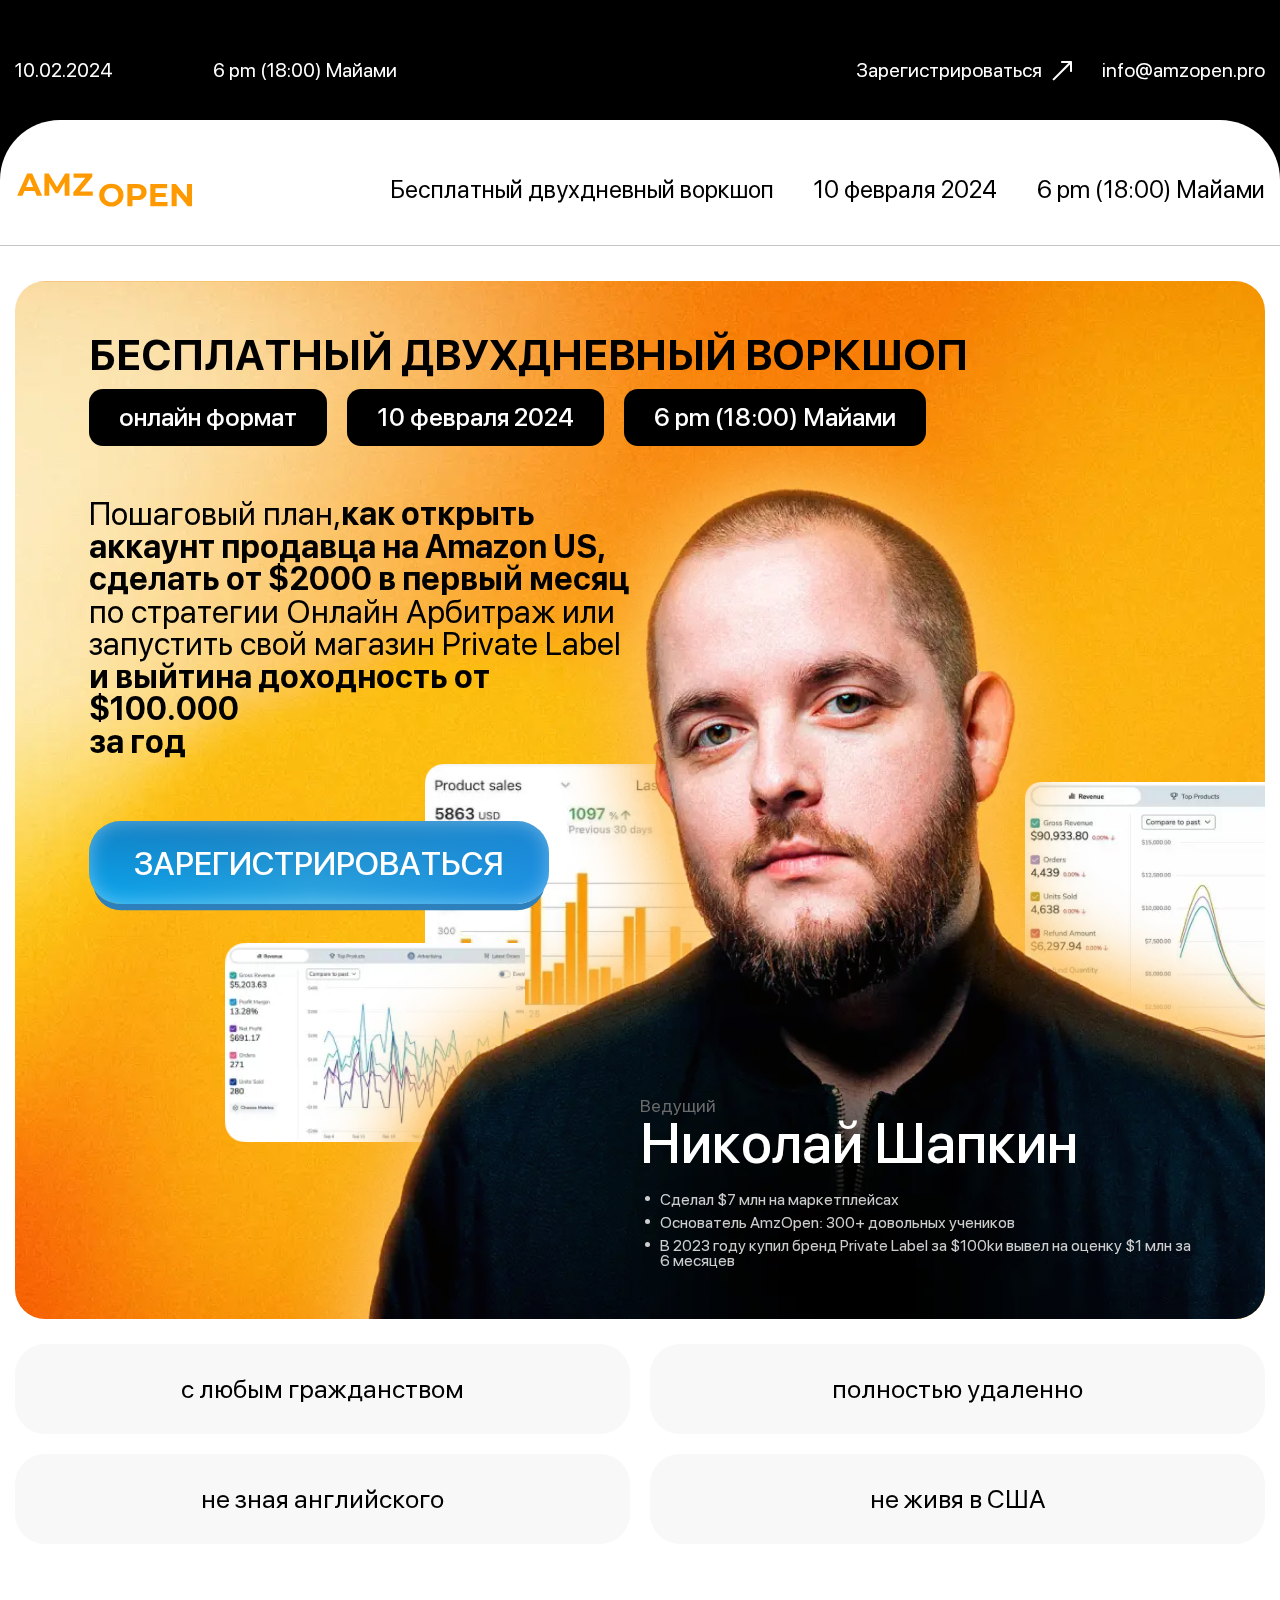
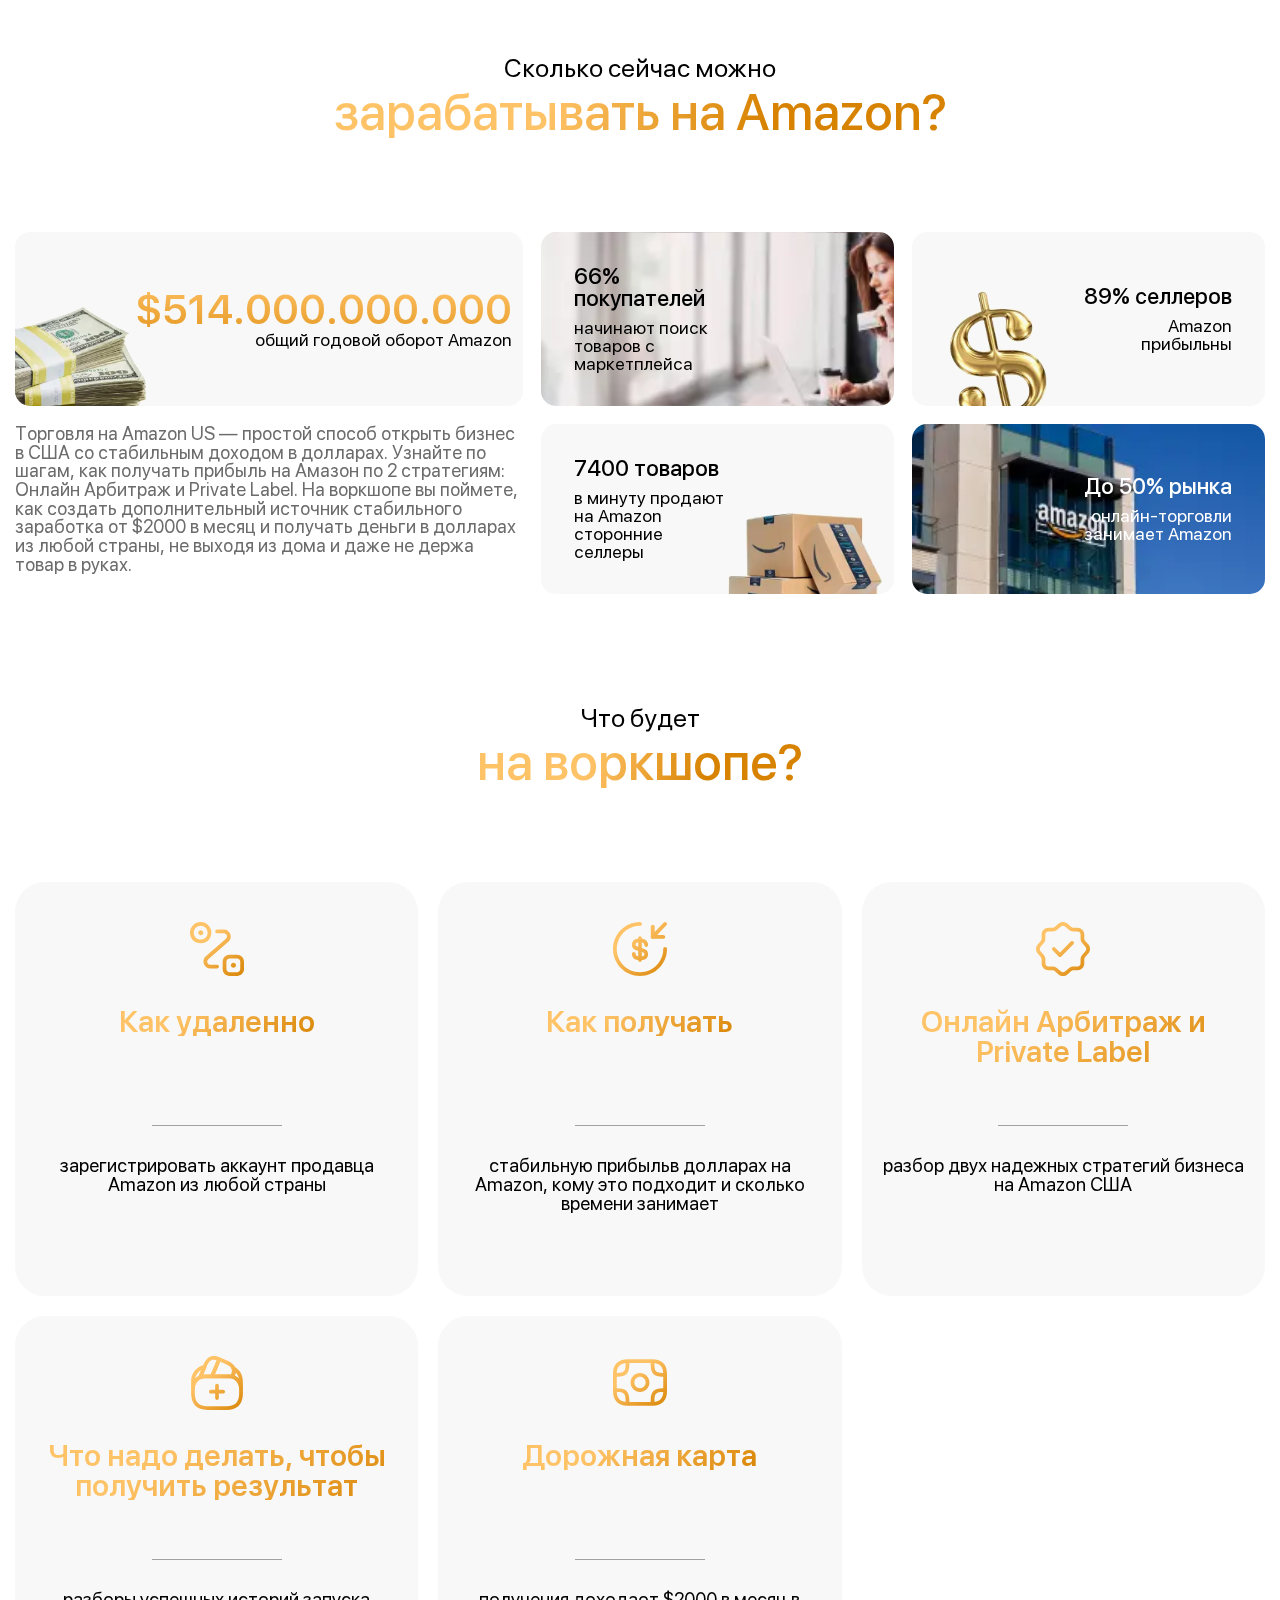
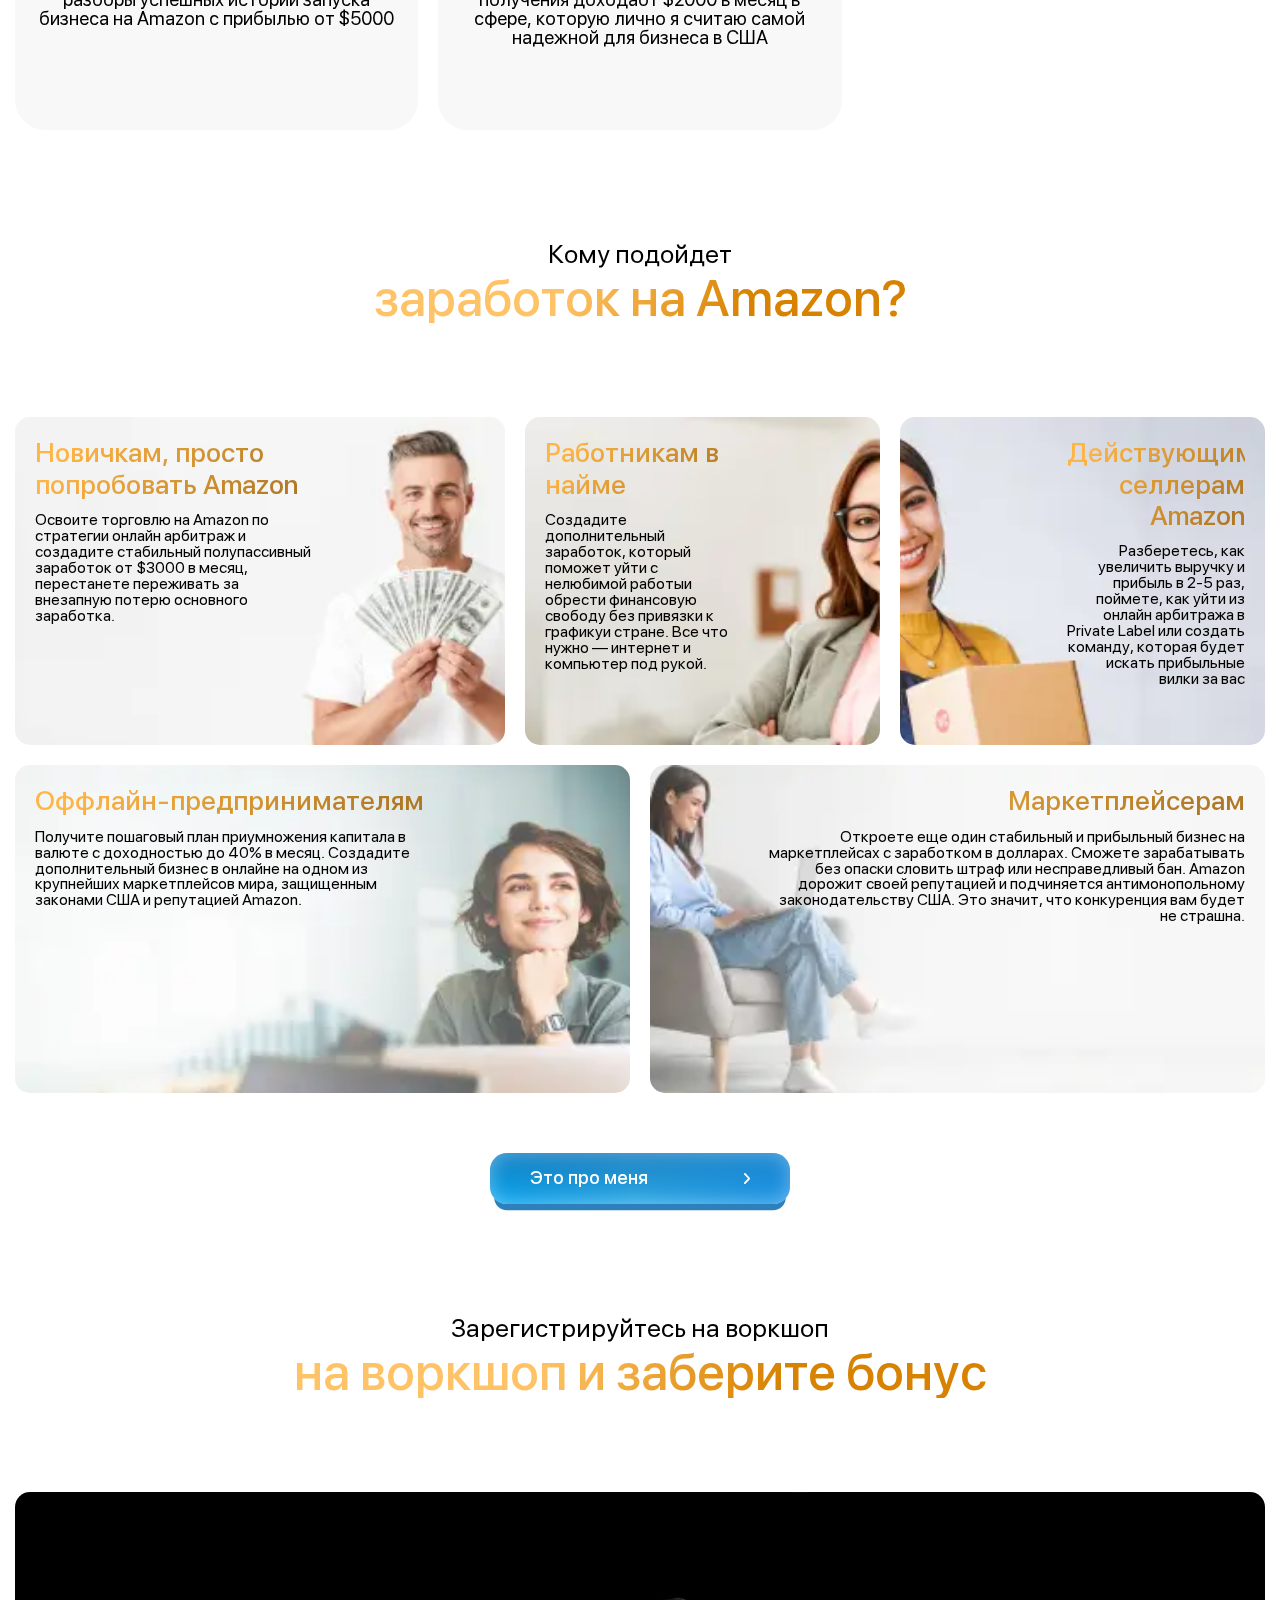
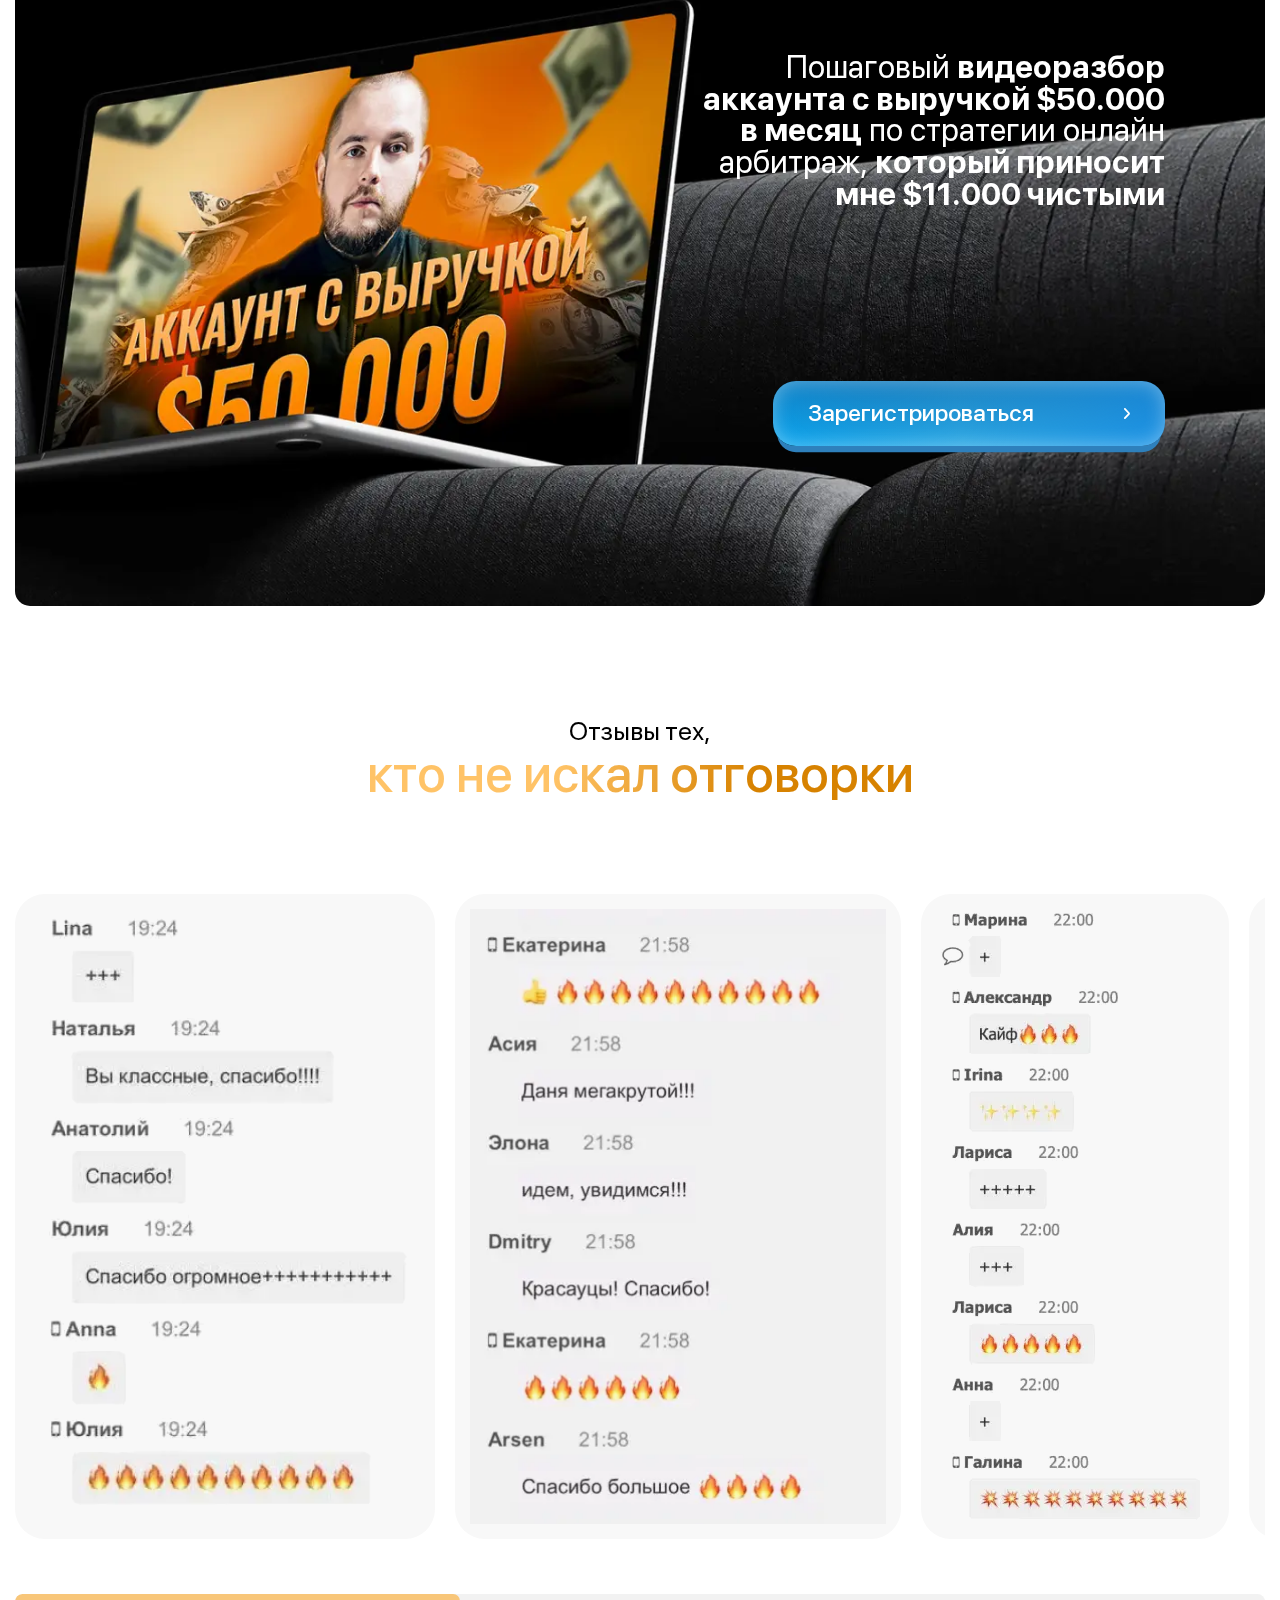
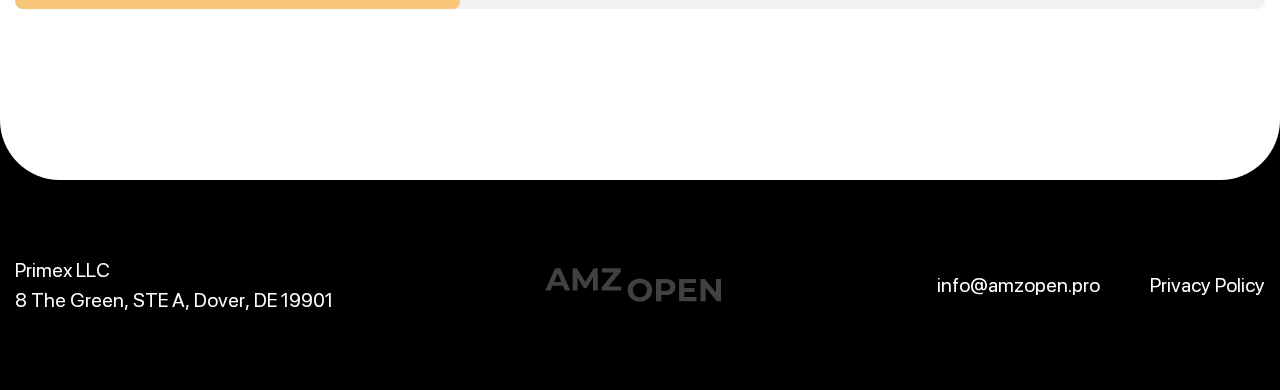
==== commit 80eafaf8: "up" ====
--- a/home.html
+++ b/home.html
@@ -10,7 +10,7 @@
 			opacity: 0;
 		}
 	</style>
-	<link rel="stylesheet" href="css/style.min.css?_v=20240128121905">
+	<link rel="stylesheet" href="css/style.min.css?_v=20240128172343">
 	<link rel="shortcut icon" href="favicon.ico">
 	<!-- <meta name="robots" content="noindex, nofollow"> -->
 	<meta name="viewport" content="width=device-width, initial-scale=1.0">
@@ -38,16 +38,16 @@
 		</div>
 		<header class="header">
 			<div class="header__container">
-				<div class="header__logo logo">
+				<a href="/" class="header__logo logo">
 					<img class="logo__image" src="img/logo.svg" alt="AMZOPEN">
-				</div>
+				</a>
 				<ul class="header__list">
 					<li>Бесплатный двухдневный воркшоп</li>
 					<li>10 февраля 2024</li>
 					<li>6 pm (18:00) Майами</li>
 				</ul>
 				<div class="header__menu menu">
-					<button type="button" class="menu__burger burger"><span class="burger__lines"><span></span></span></button>
+					<button type="button" class="menu__burger burger" aria-label="Меню"><span class="burger__lines"><span></span></span></button>
 					<nav class="menu__body">
 						<ul class="menu__list">
 							<li class="menu__item"><a href="#earnings" class="menu__link">Сколько можно заработать?</a></li>
@@ -94,8 +94,10 @@
 								</ul>
 							</div>
 
-							<div class="speaker__img">
+							<div class="speaker__img-wrapper">
 								<!-- <picture><source srcset="img/promo/speaker.webp" type="image/webp"><img src="img/promo/speaker.png" alt="Ведущий - Николай Шапкин"></picture> -->
+								<span class="speaker__img"></span>
+								<span class="speaker__decor"></span>
 							</div>
 						</div>
 					</div>
@@ -383,9 +385,9 @@
 					<a href="#" class="footer__link">Privacy Policy</a>
 				</div>
 				<div class="footer__logo">
-					<div class="logo">
+					<a href="/" class="logo">
 						<img class="logo__image" src="img/logo-footer.svg" alt="AMZOPEN">
-					</div>
+					</a>
 				</div>
 
 			</div>
@@ -401,7 +403,7 @@
 			</div>
 		</div>
 	</div>
-	<script src="js/app.min.js?_v=20240128121905"></script>
+	<script src="js/app.min.js?_v=20240128172343"></script>
 </body>
 
 </html>--- a/css/style.min.css
+++ b/css/style.min.css
@@ -1 +1 @@
-@charset "UTF-8";@font-face{font-family:icons;font-display:swap;src:url(../fonts/icons.woff2) format("woff2"),url(../fonts/icons.woff) format("woff");font-weight:400;font-style:normal}@font-face{font-family:SF;font-display:swap;src:url(../fonts/SF-Pro-Display-Bold.woff2) format("woff2"),url(../fonts/SF-Pro-Display-Bold.woff) format("woff");font-weight:700;font-style:normal}@font-face{font-family:SF;font-display:swap;src:url(../fonts/SF-Pro-Display-Medium.woff2) format("woff2"),url(../fonts/SF-Pro-Display-Medium.woff) format("woff");font-weight:500;font-style:normal}@font-face{font-family:SF;font-display:swap;src:url(../fonts/SF-Pro-Display-Regular.woff2) format("woff2"),url(../fonts/SF-Pro-Display-Regular.woff) format("woff");font-weight:400;font-style:normal}@font-face{font-family:SF;font-display:swap;src:url(../fonts/SF-Pro-Display-Semibold.woff2) format("woff2"),url(../fonts/SF-Pro-Display-Semibold.woff) format("woff");font-weight:600;font-style:normal}[class*=_icon-]:before{font-family:icons;font-style:normal;font-weight:400;font-variant:normal;text-transform:none;line-height:1;-webkit-font-smoothing:antialiased;-moz-osx-font-smoothing:grayscale}[class*=_icon-]:before{display:block}._icon-arrow-rt:before{content:"\e901"}._icon-arrow:before{content:"\e900"}:root{--main-color-text:#000000;--light-color-text:#ffffff;--color-light:#ffffff;--accent-color:#FD9900}*{padding:0;margin:0;border:0}*,:after,:before{-webkit-box-sizing:border-box;box-sizing:border-box}html{font-size:10px;scroll-behavior:smooth}body,html{height:100%;min-width:375px}body{color:var(--main-color-text);line-height:1;font-family:SF;font-size:1.4rem;-ms-text-size-adjust:100%;-moz-text-size-adjust:100%;-webkit-text-size-adjust:100%;-webkit-font-smoothing:antialiased;-moz-osx-font-smoothing:grayscale}button,input,textarea{font-family:SF;font-size:inherit}button{cursor:pointer;color:inherit;background-color:inherit}a{color:inherit;-webkit-transition:all .3s ease 0s;transition:all .3s ease 0s}a:link,a:visited{text-decoration:none}a:hover{text-decoration:none}ul li{list-style:none}img{vertical-align:top}h1,h2,h3,h4,h5,h6{font-weight:inherit;font-size:inherit}.lock body{overflow:hidden;-ms-touch-action:none;touch-action:none}.loaded body{opacity:1}.wrapper{min-height:100%;display:-webkit-box;display:-ms-flexbox;display:flex;-webkit-box-orient:vertical;-webkit-box-direction:normal;-ms-flex-direction:column;flex-direction:column;overflow:hidden;background-color:#000;position:relative}.wrapper>main{-webkit-box-flex:1;-ms-flex:1 1 auto;flex:1 1 auto}.wrapper>*{min-width:0}[class*=__container]{max-width:1721px;-webkit-box-sizing:content-box;box-sizing:content-box;margin:0 auto;padding:0 15px}.btn{font-family:SF;background:radial-gradient(133.33% 181.59% at 26.88% -39.73%,#136fb2 0,rgba(19,111,178,0) 100%),linear-gradient(262deg,#1b92e9 -4.11%,#33b9f3 52.38%,#00b2ff 105.02%);-webkit-box-shadow:0 0 18.887px 0 rgba(255,255,255,.37) inset,0 56.662px 94.437px -44.071px rgba(46,128,188,.64),0 10.493px 0 -4.197px #2e80bc;box-shadow:0 0 18.887px 0 rgba(255,255,255,.37) inset,0 56.662px 94.437px -44.071px rgba(46,128,188,.64),0 10.493px 0 -4.197px #2e80bc;color:#fff;min-height:51px;padding:10px 40px;display:-webkit-box;display:-ms-flexbox;display:flex;-webkit-box-align:center;-ms-flex-align:center;align-items:center;-webkit-box-pack:justify;-ms-flex-pack:justify;justify-content:space-between;-webkit-box-orient:horizontal;-webkit-box-direction:reverse;-ms-flex-direction:row-reverse;flex-direction:row-reverse;-webkit-transition:all .3s ease 0s;transition:all .3s ease 0s;position:relative;white-space:nowrap;font-weight:500;border-radius:17px;-webkit-appearance:none;-webkit-border-radius:17px}.btn::before{font-size:11px}.btn_reg{text-transform:uppercase;-webkit-box-pack:center;-ms-flex-pack:center;justify-content:center;-webkit-box-align:center;-ms-flex-align:center;align-items:center}.btn:active{background-color:var(--btn-color-hover);color:#f8f9c6}body::after{content:"";background-color:rgba(0,0,0,.5);position:fixed;width:100%;height:100%;top:0;left:0;opacity:0;-webkit-transition:opacity .8s ease 0s;transition:opacity .8s ease 0s;pointer-events:none;z-index:149}body.popup-show::after{opacity:1}.popup{position:fixed;top:0;left:0;bottom:0;right:0;padding:30px 0;-webkit-transition:visibility .8s ease 0s;transition:visibility .8s ease 0s;visibility:hidden;pointer-events:none}.popup_show{z-index:150;visibility:visible;overflow:auto;pointer-events:auto}.popup_show .popup__content{visibility:visible;-webkit-transform:scale(1);-ms-transform:scale(1);transform:scale(1)}.popup__wrapper{display:-webkit-box;display:-ms-flexbox;display:flex;-webkit-box-orient:vertical;-webkit-box-direction:normal;-ms-flex-direction:column;flex-direction:column;-webkit-box-align:center;-ms-flex-align:center;align-items:center;min-height:100%;-webkit-box-flex:1;-ms-flex:1 1 auto;flex:1 1 auto;width:100%;display:flex;-webkit-box-pack:center;-ms-flex-pack:center;justify-content:center;align-items:center}.popup__content{visibility:hidden;-webkit-transform:scale(0);-ms-transform:scale(0);transform:scale(0);-webkit-transition:-webkit-transform .3s ease 0s;transition:-webkit-transform .3s ease 0s;transition:transform .3s ease 0s;transition:transform .3s ease 0s,-webkit-transform .3s ease 0s;background-color:var(--accent-color);padding:35px 15px;width:100%;max-width:700px;-webkit-box-shadow:10px 10px 15px 0 rgba(0,0,0,.25);box-shadow:10px 10px 15px 0 rgba(0,0,0,.25)}.lock .popup__content{visibility:visible}.popup__close{position:absolute;right:15px;top:10px}.popup__close::before{font-size:25px}.order-call{display:-ms-grid;display:grid;justify-items:center;font-family:Montserrat;font-size:1.8rem;color:var(--light-color-text)}.order-call__form{min-width:100%;margin-bottom:20px}.order-call__politics-user{text-align:center;font-weight:300}.order-call__thanks{display:-ms-grid;display:grid;justify-items:center;gap:48px}.order-call__thanks-text{text-align:center}.form{display:-ms-grid;display:grid;gap:20px}.form_service .form__submit input{min-width:160px}.form__row{padding:10px;display:-ms-grid;display:grid;gap:20px;border:1px solid transparent}.form__row._form-error{border:1px solid red}.form__label{font-size:1.4rem;text-transform:uppercase;color:var(--light-color-text)}.form__label_center{text-align:center}.form__input{height:42px;border-bottom:1px solid rgba(255,255,255,.5);position:relative}.form__input input{background-color:transparent;outline:0;position:absolute;top:0;left:0;width:100%;height:22px;color:#fff}.form__input input::-webkit-input-placeholder{color:hsla(0,0%,100%,.5);line-height:1.375}.form__input input::-moz-placeholder{color:hsla(0,0%,100%,.5);line-height:1.375}.form__input input:-ms-input-placeholder{color:hsla(0,0%,100%,.5);line-height:1.375}.form__input input::-ms-input-placeholder{color:hsla(0,0%,100%,.5);line-height:1.375}.form__input input::placeholder{color:hsla(0,0%,100%,.5);line-height:1.375}.form__select{display:-webkit-box;display:-ms-flexbox;display:flex;-webkit-box-pack:center;-ms-flex-pack:center;justify-content:center;gap:10px;margin:0 -13px}.form__select-item{border-radius:5px;background:#fff;-webkit-box-shadow:5px 10px 15px 0 rgba(0,0,0,.25);box-shadow:5px 10px 15px 0 rgba(0,0,0,.25);color:var(--main-color-text);position:relative;min-width:93px;cursor:pointer}.form__select-item label{display:-ms-grid;display:grid;justify-items:center;gap:10px;padding:9px 4px}.form__select-item label span::before{color:var(--accent-color);font-size:24px}.form__select-item input{position:absolute;top:0;left:0;width:100%;height:100%;opacity:0}.form__select-item input:checked~label::before{content:"\e902";width:28px;height:28px;background:#3771c8;border-radius:50%;position:absolute;top:-14px;right:-14px;font-size:28px;color:var(--light-color-text);-webkit-box-shadow:2px 3px 5px 0 rgba(0,0,0,.25);box-shadow:2px 3px 5px 0 rgba(0,0,0,.25)}.form__submit{display:-webkit-box;display:-ms-flexbox;display:flex;-webkit-box-pack:center;-ms-flex-pack:center;justify-content:center}.form__submit button{padding:10px}.tabs__navigation{display:-webkit-box;display:-ms-flexbox;display:flex}.tabs__title{border:1px solid #dadada;color:#dadada;padding:10px;text-transform:uppercase;letter-spacing:.64px;font-size:1.2rem}.tabs__title._tab-active{color:var(--main-color-text);border:1px solid #fff}[class*=-ibg]{position:relative}[class*=-ibg] img{position:absolute;width:100%;height:100%;top:0;left:0;-o-object-fit:cover;object-fit:cover}[class*=-ibg_contain] img{-o-object-fit:contain;object-fit:contain}.icon{display:inline-block;width:54px;height:54px;background-size:contain;background-position:center;background-repeat:no-repeat}.icon_1{background-image:url(../img/what-will-be/1.svg)}.icon_2{background-image:url(../img/what-will-be/2.svg)}.icon_3{background-image:url(../img/what-will-be/3.svg)}.icon_4{background-image:url(../img/what-will-be/4.svg)}.icon_5{background-image:url(../img/what-will-be/5.svg)}.title{display:-ms-grid;display:grid;justify-items:center;gap:5px;font-size:1.8rem;font-weight:400}.title span{background:linear-gradient(105deg,#ffc367 35.08%,#d78200 70.6%);background-clip:text;-webkit-background-clip:text;-webkit-text-fill-color:transparent;font-weight:500}.top{color:#fff;padding:60px 0 40px}.top__container{display:-ms-grid;display:grid;gap:30px}.top__row{display:-webkit-box;display:-ms-flexbox;display:flex;-webkit-box-pack:justify;-ms-flex-pack:justify;justify-content:space-between;gap:30px}.top__column{text-align:right}.top__registr{display:-webkit-box;display:-ms-flexbox;display:flex;-webkit-box-orient:horizontal;-webkit-box-direction:reverse;-ms-flex-direction:row-reverse;flex-direction:row-reverse;gap:10px}.header{border-radius:30px 30px 0 0;background:#fff;padding-top:45px;padding-bottom:30px;position:relative;z-index:5;border-bottom:1px solid #c4c4c4}.header__container{display:-webkit-box;display:-ms-flexbox;display:flex;-webkit-box-pack:justify;-ms-flex-pack:justify;justify-content:space-between;-webkit-box-align:center;-ms-flex-align:center;align-items:center}.header__logo{color:#fe9a00}.header__list{display:none}.logo__image{aspect-ratio:111.1/30.6}.menu__body{position:absolute;top:0;left:0;width:100%;border-radius:30px;background:#fff;padding:107px 15px;-webkit-transition:all .3s ease 0s;transition:all .3s ease 0s;-webkit-transform:translateY(30px);-ms-transform:translateY(30px);transform:translateY(30px);pointer-events:none;opacity:0}.menu-open .menu__body{-webkit-transform:translateY(0);-ms-transform:translateY(0);transform:translateY(0);pointer-events:visible;opacity:1}.menu__item:not(:last-child){margin-bottom:24px}.menu__link{color:#fe9a00;font-size:2rem}.burger{display:none}.footer{color:#fff;padding:40px 0}.footer__container{display:-webkit-box;display:-ms-flexbox;display:flex;-webkit-box-orient:vertical;-webkit-box-direction:normal;-ms-flex-direction:column;flex-direction:column;-webkit-box-align:center;-ms-flex-align:center;align-items:center;text-align:center;gap:32px}.footer__column{display:-webkit-box;display:-ms-flexbox;display:flex;-webkit-box-orient:vertical;-webkit-box-direction:normal;-ms-flex-direction:column;flex-direction:column;gap:32px;line-height:1.5}.page{background-color:#fff;border-radius:0 0 30px 30px;padding-top:35px;padding-bottom:60px}.no-webp .promo__wrapper{background-image:url(../img/promo/bg.jpg)}.promo__wrapper{background-size:cover;background-position:center;padding:20px;border-radius:15px;position:relative;overflow:hidden;margin-bottom:25px;display:-ms-grid;display:grid}.promo__info-title{display:inline-block;margin-bottom:10px;color:#515151}.promo__title{font-weight:700;margin-bottom:12px}.promo__header-list{display:-webkit-box;display:-ms-flexbox;display:flex;-webkit-box-align:center;-ms-flex-align:center;align-items:center;-ms-flex-wrap:wrap;flex-wrap:wrap;gap:10px;margin-bottom:25px}.promo__header-list li{border-radius:7px;background:#000;color:#fff;padding:8px 14px;font-weight:500}.promo__text span{font-weight:700}.promo__btn{text-transform:uppercase;font-size:1.9rem;-ms-grid-column-align:start;justify-self:start;padding:27px 45px 23px}.promo__list li{border-radius:21.518px;background:#f8f8f8;padding:24px;text-align:center}.promo__list li:not(:last-child){margin-bottom:25px}.speaker{aspect-ratio:1/1.4;display:-webkit-box;display:-ms-flexbox;display:flex;-webkit-box-align:end;-ms-flex-align:end;align-items:flex-end}.speaker__body{position:relative;z-index:3;color:#fff;max-width:560px}.speaker__jobtitle{color:#dadada;margin-bottom:7px}.speaker__name{font-weight:500;margin-bottom:20px}.speaker__list li{opacity:.8}.no-webp .speaker__img{background-image:url(../img/promo/speaker.png)}.speaker__img{position:absolute;bottom:0;left:0;width:100%;aspect-ratio:346/459;background-size:cover}.speaker__img img{width:100%;position:relative;z-index:2}.speaker__img::after,.speaker__img::before{content:"";position:absolute;z-index:-1;background-size:cover;width:60%;aspect-ratio:383/254}.no-webp .speaker__img::before{background-image:url(../img/promo/table2.png)}.speaker__img::before{top:6%;left:-5%}.no-webp .speaker__img::after{background-image:url(../img/promo/table1.png)}.speaker__img::after{top:37%;right:-5%}.earnings__body{display:-ms-grid;display:grid;gap:18px;-ms-grid-columns:1fr;grid-template-columns:1fr}.earnings__item-img{mix-blend-mode:darken;position:absolute}.earnings__item{border-radius:15px;background:#f8f8f8;padding:33px;display:-webkit-box;display:-ms-flexbox;display:flex;-webkit-box-align:center;-ms-flex-align:center;align-items:center;position:relative;overflow:hidden;min-height:115px}.earnings__item_1{padding:11px;-webkit-box-pack:end;-ms-flex-pack:end;justify-content:flex-end}.earnings__item_1 .earnings__item-wrapper{max-width:220px;text-align:right}.earnings__item_1 .earnings__item-img{left:0;bottom:0;-webkit-transform:translateY(0);-ms-transform:translateY(0);transform:translateY(0);width:40%}.no-webp .earnings__item_2{background-image:url(../img/earnings/2.jpg)}.earnings__item_2{background-size:cover;background-position:center}.earnings__item_2 .earnings__item-wrapper{max-width:160px}.earnings__item_3{-webkit-box-pack:end;-ms-flex-pack:end;justify-content:flex-end}.earnings__item_3 .earnings__item-wrapper{max-width:135px;text-align:right}.earnings__item_3 .earnings__item-img{left:0;bottom:0;width:52%}.earnings__item_4 .earnings__item-wrapper{max-width:135px}.earnings__item_4 .earnings__item-img{right:0;width:50%}.no-webp .earnings__item_5{background-image:url(../img/earnings/5.jpg)}.earnings__item_5{-webkit-box-pack:end;-ms-flex-pack:end;justify-content:flex-end;background-size:cover;color:#fff}.earnings__item_5 .earnings__item-wrapper{text-align:right;max-width:120px}.earnings__item-cash{background:linear-gradient(181deg,#ffc367 .39%,#d78200 149.13%);background-clip:text;-webkit-background-clip:text;-webkit-text-fill-color:transparent;font-size:2.5rem;font-weight:600;margin-bottom:4px}.earnings__item-text{font-size:1.4rem;font-weight:400}.earnings__item-title{font-size:1.775rem;font-weight:500;margin-bottom:10px}.earnings__body-text{font-size:1.6rem;font-weight:400;color:#6c6c6c}.what-will-be__list{display:-ms-grid;display:grid;gap:12px;grid-template-columns:repeat(auto-fit,minmax(300px,1fr))}.what-will-be__item{min-height:434px;padding:40px 17px;border-radius:15px;background:#f8f8f8}.what-will-be__item-header{padding-bottom:45px;position:relative;display:-webkit-box;display:-ms-flexbox;display:flex;-webkit-box-orient:vertical;-webkit-box-direction:normal;-ms-flex-direction:column;flex-direction:column;-webkit-box-align:center;-ms-flex-align:center;align-items:center;gap:30px}.what-will-be__item-header::after{content:"";display:block;width:130px;height:1px;background:#a1a1a1;position:absolute;left:50%;bottom:0;-webkit-transform:translateX(-50%);-ms-transform:translateX(-50%);transform:translateX(-50%)}.what-will-be__item-title{background:linear-gradient(140deg,#ffc367 31.31%,#d78200 104.14%);background-clip:text;-webkit-background-clip:text;-webkit-text-fill-color:transparent;font-size:3rem;font-weight:600;line-height:1;text-align:center}.what-will-be__item-text{padding-top:45px;text-align:center;font-size:1.9rem}.suitable__container{display:-ms-grid;display:grid}.suitable__list{display:-webkit-box;display:-ms-flexbox;display:flex;-ms-flex-wrap:wrap;flex-wrap:wrap;gap:20px;margin-bottom:30px}.suitable__item{border-radius:15px;background:#f8f8f8;background-position:center;background-size:cover;padding:20px;min-height:195px;display:-webkit-box;display:-ms-flexbox;display:flex;-webkit-box-flex:0;-ms-flex:0 0 100%;flex:0 0 100%}.no-webp .suitable__item_1{background-image:url(../img/suitable/1.jpg)}.suitable__item_1 .suitable__item-wrapper{width:62.9032258065%}.no-webp .suitable__item_2{background-image:url(../img/suitable/2.jpg)}.suitable__item_2 .suitable__item-wrapper{width:61.2903225806%}.no-webp .suitable__item_3{background-image:url(../img/suitable/3.jpg)}.suitable__item_3{-webkit-box-pack:end;-ms-flex-pack:end;justify-content:flex-end;text-align:right}.suitable__item_3 .suitable__item-wrapper{width:54.8387096774%}.no-webp .suitable__item_4{background-image:url(../img/suitable/4.jpg)}.suitable__item_4 .suitable__item-wrapper{width:68.3870967742%}.no-webp .suitable__item_5{background-image:url(../img/suitable/5.jpg)}.suitable__item_5{-webkit-box-pack:end;-ms-flex-pack:end;justify-content:flex-end;text-align:right}.suitable__item_5 .suitable__item-wrapper{width:83.8709677419%}.suitable__item-title{font-weight:500;line-height:1.15;background:linear-gradient(125deg,#ffb544 11.67%,#af7824 90.4%);background-clip:text;-webkit-background-clip:text;-webkit-text-fill-color:transparent;margin-bottom:12px}.suitable__btn{-ms-grid-column-align:center;justify-self:center;width:300px;font-size:1.875rem}.no-webp .registration__wrapper{background-image:url(../img/registration/bg.jpg)}.registration__wrapper{background-size:cover;background-position:center;padding:20px 20px 30px;border-radius:15px}.registration__body{color:#fff;display:-ms-grid;display:grid}.registration__text{margin-bottom:170px}.testimonials__body{padding-bottom:40px}.testimonials__body .simplebar-content{display:-webkit-box;display:-ms-flexbox;display:flex;gap:20px}.testimonials__body .simplebar-track.simplebar-horizontal{height:8px;background:#f2f2f2;border-radius:8px}.testimonials__body .simplebar-scrollbar:before{background:#fd9900;top:0;bottom:0;left:0;right:0}.testimonials__body .simplebar-content:after,.testimonials__body .simplebar-content:before{display:none}.testimonials__item{padding:15px;border-radius:30px;background:#f8f8f8}.testimonials__item-img{background:#d3d3d3 -47px -.204px/186.141% 124.898% no-repeat;mix-blend-mode:darken;height:500px}[data-simplebar]{position:relative;-webkit-box-orient:vertical;-webkit-box-direction:normal;-ms-flex-direction:column;flex-direction:column;-ms-flex-wrap:wrap;flex-wrap:wrap;-webkit-box-pack:start;-ms-flex-pack:start;justify-content:flex-start;-ms-flex-line-pack:start;align-content:flex-start;-webkit-box-align:start;-ms-flex-align:start;align-items:flex-start}.simplebar-wrapper{overflow:hidden;width:inherit;height:inherit;max-width:inherit;max-height:inherit}.simplebar-mask{direction:inherit;position:absolute;overflow:hidden;padding:0;margin:0;left:0;top:0;bottom:0;right:0;width:auto!important;height:auto!important;z-index:0}.simplebar-offset{direction:inherit!important;-webkit-box-sizing:inherit!important;box-sizing:inherit!important;resize:none!important;position:absolute;top:0;left:0;bottom:0;right:0;padding:0;margin:0;-webkit-overflow-scrolling:touch}.simplebar-content-wrapper{direction:inherit;-webkit-box-sizing:border-box!important;box-sizing:border-box!important;position:relative;display:block;height:100%;width:auto;max-width:100%;max-height:100%;overflow:auto;scrollbar-width:none;-ms-overflow-style:none}.simplebar-content-wrapper::-webkit-scrollbar,.simplebar-hide-scrollbar::-webkit-scrollbar{display:none;width:0;height:0}.simplebar-content:after,.simplebar-content:before{content:" ";display:table}.simplebar-placeholder{max-height:100%;max-width:100%;width:100%;pointer-events:none}.simplebar-height-auto-observer-wrapper{-webkit-box-sizing:inherit!important;box-sizing:inherit!important;height:100%;width:100%;max-width:1px;position:relative;float:left;max-height:1px;overflow:hidden;z-index:-1;padding:0;margin:0;pointer-events:none;-webkit-box-flex:inherit;-ms-flex-positive:inherit;flex-grow:inherit;-ms-flex-negative:0;flex-shrink:0;-ms-flex-preferred-size:0;flex-basis:0}.simplebar-height-auto-observer{-webkit-box-sizing:inherit;box-sizing:inherit;display:block;opacity:0;position:absolute;top:0;left:0;height:1000%;width:1000%;min-height:1px;min-width:1px;overflow:hidden;pointer-events:none;z-index:-1}.simplebar-track{z-index:1;position:absolute;right:0;bottom:0;pointer-events:none;overflow:hidden}[data-simplebar].simplebar-dragging{pointer-events:none;-webkit-touch-callout:none;-webkit-user-select:none;-moz-user-select:none;-ms-user-select:none;user-select:none}[data-simplebar].simplebar-dragging .simplebar-content{pointer-events:none;-webkit-touch-callout:none;-webkit-user-select:none;-moz-user-select:none;-ms-user-select:none;user-select:none}[data-simplebar].simplebar-dragging .simplebar-track{pointer-events:all}.simplebar-scrollbar{position:absolute;left:0;right:0;min-height:10px}.simplebar-scrollbar:before{position:absolute;content:"";background:#000;border-radius:7px;left:2px;right:2px;opacity:0;-webkit-transition:opacity .2s .5s linear;transition:opacity .2s .5s linear}.simplebar-scrollbar.simplebar-visible:before{opacity:.5;-webkit-transition-delay:0s;transition-delay:0s;-webkit-transition-duration:0s;transition-duration:0s}.simplebar-track.simplebar-vertical{top:0;width:11px}.simplebar-scrollbar:before{top:2px;bottom:2px;left:2px;right:2px}.simplebar-track.simplebar-horizontal{left:0;height:11px}.simplebar-track.simplebar-horizontal .simplebar-scrollbar{right:auto;left:0;top:0;bottom:0;min-height:0;min-width:10px;width:auto}[data-simplebar-direction=rtl] .simplebar-track.simplebar-vertical{right:auto;left:0}.simplebar-dummy-scrollbar-size{direction:rtl;position:fixed;opacity:0;visibility:hidden;height:500px;width:500px;overflow-y:hidden;overflow-x:scroll;-ms-overflow-style:scrollbar!important}.simplebar-dummy-scrollbar-size>div{width:200%;height:200%;margin:10px 0}.simplebar-hide-scrollbar{position:fixed;left:0;visibility:hidden;overflow-y:scroll;scrollbar-width:none;-ms-overflow-style:none}@media (min-width:175.1em){.title{font-size:3rem}.title_mb{margin-bottom:13rem}.title span{font-size:6rem}.logo__image{width:21.9rem}.page>*{padding-bottom:13rem}.promo__title{font-size:5.2rem}.promo__header-list{margin-bottom:6.6rem}.promo__header-list li{font-size:3.1rem}.promo__text{font-size:3.7rem}.promo__text{margin-bottom:8rem}.promo__btn{font-size:4rem}.promo__list li{font-size:3rem}.speaker__jobtitle{font-size:2rem}.speaker__name{font-size:7rem}.speaker__list{font-size:1.8rem}.suitable__item-title{font-size:3.1rem}.suitable__item-text{font-size:1.8rem}.registration__text{font-size:4rem}}@media (min-width:479.98px){.popup{padding:30px 10px}.popup__close{right:33px;top:32px}.form__select{margin:0;gap:30px}.registration__wrapper{padding:30px 30px 40px}}@media (min-width:600px){.suitable__item{-webkit-box-flex:0;-ms-flex:0 0 calc(50% - 10px);flex:0 0 calc(50% - 10px)}}@media (min-width:767.98px){[class*=__container]{padding:0 15px}.popup__content{padding:52px 58px 34px}.form__select{gap:60px}.tabs__title{padding:20px;font-size:1.4rem}.promo__list{display:-webkit-box;display:-ms-flexbox;display:flex;-ms-flex-wrap:wrap;flex-wrap:wrap;gap:20px}.promo__list li{-webkit-box-flex:0;-ms-flex:0 0 calc(50% - 10px);flex:0 0 calc(50% - 10px)}.earnings__body{-ms-grid-columns:1fr 1fr;grid-template-columns:1fr 1fr}.what-will-be__list{gap:20px}.no-webp .registration__wrapper{background-image:url(../img/registration/bg-pc.jpg)}.registration__wrapper{display:-webkit-box;display:-ms-flexbox;display:flex;-webkit-box-pack:end;-ms-flex-pack:end;justify-content:flex-end}.registration__body{width:45%;max-width:580px}.registration__text{text-align:right}}@media (min-width:991.98px){.form__submit button{padding:10px 40px}.top{font-size:20px}.top__container{display:-webkit-box;display:-ms-flexbox;display:flex;-webkit-box-pack:justify;-ms-flex-pack:justify;justify-content:space-between}.top__text{display:none}.top__column{display:-webkit-box;display:-ms-flexbox;display:flex;gap:100px}.header{border-radius:60px 60px 0 0}.header__list{font-size:3rem;display:-webkit-box;display:-ms-flexbox;display:flex;-webkit-box-align:center;-ms-flex-align:center;align-items:center}.header__menu{display:none}.footer{padding:75px 0}.footer__container{-webkit-box-orient:horizontal;-webkit-box-direction:normal;-ms-flex-direction:row;flex-direction:row;-webkit-box-pack:justify;-ms-flex-pack:justify;justify-content:space-between;text-align:left}.footer__column{-webkit-box-orient:horizontal;-webkit-box-direction:normal;-ms-flex-direction:row;flex-direction:row;gap:50px;-webkit-box-align:center;-ms-flex-align:center;align-items:center}.footer__column:nth-child(1){-webkit-box-ordinal-group:2;-ms-flex-order:1;order:1}.footer__column:nth-child(2){-webkit-box-ordinal-group:4;-ms-flex-order:3;order:3}.footer__logo{-webkit-box-ordinal-group:3;-ms-flex-order:2;order:2}.page{border-radius:0 0 60px 60px}.promo__wrapper{border-radius:30px;padding:53px 74px 50px;-ms-grid-columns:1fr 1fr;grid-template-columns:1fr 1fr}.promo__header{-ms-grid-row:1;-ms-grid-row-span:1;-ms-grid-column:1;-ms-grid-column-span:2;grid-area:1/1/2/3;position:relative;z-index:2}.promo__info-title{display:none}.promo__header-list{gap:20px}.promo__header-list li{border-radius:14px;padding:16px 30px}.promo__body{-ms-grid-row:2;-ms-grid-row-span:1;-ms-grid-column:1;-ms-grid-column-span:1;grid-area:2/1/3/2;max-width:590px;position:relative;z-index:2}.promo__list li{border-radius:30px;padding:32px}.promo__list li:not(:last-child){margin-bottom:0}.speaker__jobtitle{color:#6a6a6a}.no-webp .speaker__img{background-image:url(../img/promo/speaker-pc.png)}.speaker__img{aspect-ratio:934/837;width:80%;left:auto;right:0}.what-will-be__item{border-radius:30px;min-height:414px}.what-will-be__item-header{min-height:204px;padding-bottom:30px}.what-will-be__item-text{padding-top:30px}.registration__btn{width:416px;-ms-grid-column-align:end;justify-self:end}.testimonials__item-img{height:615px}}@media (min-width:991.98px) and (min-width:175.1em){.header__list{font-size:3rem}.header__list{gap:5rem}}@media (min-width:1279.98px){.earnings__body{-ms-grid-columns:1.44fr 1fr 1fr;grid-template-columns:1.44fr 1fr 1fr}.earnings__body-text{-ms-grid-row:2;-ms-grid-row-span:1;-ms-grid-column:1;-ms-grid-column-span:1;grid-area:2/1/3/2}.suitable__item{min-height:328px}.suitable__item_1{-webkit-box-flex:0;-ms-flex:0 0 calc(40% - 10px);flex:0 0 calc(40% - 10px)}.suitable__item_2{-webkit-box-flex:0;-ms-flex:0 0 calc(30% - 20px);flex:0 0 calc(30% - 20px)}.suitable__item_3{-webkit-box-flex:0;-ms-flex:0 0 calc(30% - 10px);flex:0 0 calc(30% - 10px)}.suitable__item_4{-webkit-box-flex:0;-ms-flex:0 0 calc(50% - 10px);flex:0 0 calc(50% - 10px)}.suitable__item_5{-webkit-box-flex:0;-ms-flex:0 0 calc(50% - 10px);flex:0 0 calc(50% - 10px)}.registration__wrapper{padding:160px 100px}}@media (min-width:1500px){.promo__body{padding-bottom:50px}.promo__list li{-webkit-box-flex:1;-ms-flex:1 1 auto;flex:1 1 auto;padding:32px}.speaker{aspect-ratio:1/.7;-webkit-box-pack:end;-ms-flex-pack:end;justify-content:flex-end}.speaker__img{width:54%}}@media (min-width:1600px){.promo__wrapper{padding:53px 160px 55px 75px}}@media (min-width:1700px){.speaker{aspect-ratio:unset}}@media (max-width:991.98px){.burger{display:-ms-grid;display:grid;-webkit-box-pack:center;-ms-flex-pack:center;justify-content:center;-webkit-box-align:center;-ms-flex-align:center;align-items:center;position:relative;width:60px;height:60px;padding:20px 10px;cursor:pointer;z-index:35}.burger__lines{display:block;width:40px;height:100%;position:relative}.burger__lines::after,.burger__lines::before{content:""}.burger__lines span,.burger__lines::after,.burger__lines::before{-webkit-transition:all .3s ease 0s;transition:all .3s ease 0s;left:0;right:0;position:absolute;height:2px;background-color:#fe9a00}.burger__lines::before{top:0}.burger__lines::after{bottom:0}.burger__lines span{top:calc(50% - 1px)}.menu-open .burger__lines::before{-webkit-transform:rotate(-45deg);-ms-transform:rotate(-45deg);transform:rotate(-45deg);top:calc(50% - 1px)}.menu-open .burger__lines::after{-webkit-transform:rotate(45deg);-ms-transform:rotate(45deg);transform:rotate(45deg);bottom:calc(50% - 1px)}.menu-open .burger__lines span{opacity:0}}@media (max-width:37.5em){.title{font-size:1.8rem}.title_mb{margin-bottom:2.5rem}.title span{font-size:3.5rem}.logo__image{width:11.1rem}.page>*{padding-bottom:7.5rem}.promo__title{font-size:2.4rem}.promo__header-list{margin-bottom:2.5rem}.promo__header-list li{font-size:1.5rem}.promo__text{font-size:2.4rem}.promo__text{margin-bottom:3rem}.promo__btn{font-size:1.9rem}.promo__list li{font-size:1.8rem}.speaker__jobtitle{font-size:1.4rem}.speaker__name{font-size:3rem}.speaker__list{font-size:1.2rem}.suitable__item-title{font-size:2rem}.suitable__item-text{font-size:1.2rem}.registration__text{font-size:1.6rem}}@media (min-width:37.5em) and (max-width:175.1em){.title{font-size:clamp(1.8rem ,1.4729651163rem + .8720930233vw ,3rem)}.title_mb{margin-bottom:clamp(2.5rem ,-.3615552326rem + 7.6308139535vw ,13rem)}.title span{font-size:clamp(3.5rem ,2.8186773256rem + 1.8168604651vw ,6rem)}.logo__image{width:clamp(11.1rem ,8.1566860465rem + 7.8488372093vw ,21.9rem)}.page>*{padding-bottom:clamp(7.5rem ,6.0010901163rem + 3.9970930233vw ,13rem)}.promo__title{font-size:clamp(2.4rem ,1.6369186047rem + 2.0348837209vw ,5.2rem)}.promo__header-list{margin-bottom:clamp(2.5rem ,1.382630814rem + 2.9796511628vw ,6.6rem)}.promo__header-list li{font-size:clamp(1.5rem ,1.0639534884rem + 1.1627906977vw ,3.1rem)}.promo__text{font-size:clamp(2.4rem ,2.0457122093rem + .9447674419vw ,3.7rem)}.promo__text{margin-bottom:clamp(3rem ,1.6373546512rem + 3.6337209302vw ,8rem)}.promo__btn{font-size:clamp(1.9rem ,1.3276889535rem + 1.5261627907vw ,4rem)}.promo__list li{font-size:clamp(1.8rem ,1.4729651163rem + .8720930233vw ,3rem)}.speaker__jobtitle{font-size:clamp(1.4rem ,1.2364825581rem + .4360465116vw ,2rem)}.speaker__name{font-size:clamp(3rem ,1.9098837209rem + 2.9069767442vw ,7rem)}.speaker__list{font-size:clamp(1.2rem ,1.0364825581rem + .4360465116vw ,1.8rem)}.suitable__item-title{font-size:clamp(2rem ,1.7002180233rem + .7994186047vw ,3.1rem)}.suitable__item-text{font-size:clamp(1.2rem ,1.0364825581rem + .4360465116vw ,1.8rem)}.registration__text{font-size:clamp(1.6rem ,.9459302326rem + 1.7441860465vw ,4rem)}}@media (min-width:991.98px) and (min-width:37.5em) and (max-width:175.1em){.header__list{font-size:clamp(1.4rem ,.9639534884rem + 1.1627906977vw ,3rem)}.header__list{gap:clamp(2rem ,1.1824127907rem + 2.1802325581vw ,5rem)}}@media (min-width:991.98px) and (max-width:37.5em){.header__list{font-size:1.4rem}.header__list{gap:2rem}}@media (any-hover:hover){.btn:hover{background-color:var(--btn-color-hover);color:#f8f9c6}}.webp .promo__wrapper{background-image:url(../img/promo/bg.webp)}.webp .speaker__img{background-image:url(../img/promo/speaker.webp)}.webp .speaker__img::before{background-image:url(../img/promo/table2.webp)}.webp .speaker__img::after{background-image:url(../img/promo/table1.webp)}.webp .earnings__item_2{background-image:url(../img/earnings/2.webp)}.webp .earnings__item_5{background-image:url(../img/earnings/5.webp)}.webp .suitable__item_1{background-image:url(../img/suitable/1.webp)}.webp .suitable__item_2{background-image:url(../img/suitable/2.webp)}.webp .suitable__item_3{background-image:url(../img/suitable/3.webp)}.webp .suitable__item_4{background-image:url(../img/suitable/4.webp)}.webp .suitable__item_5{background-image:url(../img/suitable/5.webp)}.webp .registration__wrapper{background-image:url(../img/registration/bg.webp)}@media (min-width:767.98px){.webp .registration__wrapper{background-image:url(../img/registration/bg-pc.webp)}}@media (min-width:991.98px){.webp .speaker__img{background-image:url(../img/promo/speaker-pc.webp)}}+@charset "UTF-8";@font-face{font-family:icons;font-display:swap;src:url(../fonts/icons.woff2) format("woff2"),url(../fonts/icons.woff) format("woff");font-weight:400;font-style:normal}@font-face{font-family:SF;font-display:swap;src:url(../fonts/SF-Pro-Display-Bold.woff2) format("woff2"),url(../fonts/SF-Pro-Display-Bold.woff) format("woff");font-weight:700;font-style:normal}@font-face{font-family:SF;font-display:swap;src:url(../fonts/SF-Pro-Display-Medium.woff2) format("woff2"),url(../fonts/SF-Pro-Display-Medium.woff) format("woff");font-weight:500;font-style:normal}@font-face{font-family:SF;font-display:swap;src:url(../fonts/SF-Pro-Display-Regular.woff2) format("woff2"),url(../fonts/SF-Pro-Display-Regular.woff) format("woff");font-weight:400;font-style:normal}@font-face{font-family:SF;font-display:swap;src:url(../fonts/SF-Pro-Display-Semibold.woff2) format("woff2"),url(../fonts/SF-Pro-Display-Semibold.woff) format("woff");font-weight:600;font-style:normal}[class*=_icon-]:before{font-family:icons;font-style:normal;font-weight:400;font-variant:normal;text-transform:none;line-height:1;-webkit-font-smoothing:antialiased;-moz-osx-font-smoothing:grayscale}[class*=_icon-]:before{display:block}._icon-arrow-rt:before{content:"\e901"}._icon-arrow:before{content:"\e900"}:root{--main-color-text:#000000;--light-color-text:#ffffff;--color-light:#ffffff;--accent-color:#FD9900}*{padding:0;margin:0;border:0}*,:after,:before{-webkit-box-sizing:border-box;box-sizing:border-box}html{font-size:10px;scroll-behavior:smooth}body,html{height:100%;min-width:375px}body{color:var(--main-color-text);line-height:1;font-family:SF;font-size:1.4rem;-ms-text-size-adjust:100%;-moz-text-size-adjust:100%;-webkit-text-size-adjust:100%;-webkit-font-smoothing:antialiased;-moz-osx-font-smoothing:grayscale}button,input,textarea{font-family:SF;font-size:inherit}button{cursor:pointer;color:inherit;background-color:inherit}a{color:inherit;-webkit-transition:all .3s ease 0s;transition:all .3s ease 0s}a:link,a:visited{text-decoration:none}a:hover{text-decoration:none}ul li{list-style:none}img{vertical-align:top}h1,h2,h3,h4,h5,h6{font-weight:inherit;font-size:inherit}.lock body{overflow:hidden;-ms-touch-action:none;touch-action:none}.loaded body{opacity:1}.wrapper{min-height:100%;display:-webkit-box;display:-ms-flexbox;display:flex;-webkit-box-orient:vertical;-webkit-box-direction:normal;-ms-flex-direction:column;flex-direction:column;overflow:hidden;background-color:#000;position:relative}.wrapper>main{-webkit-box-flex:1;-ms-flex:1 1 auto;flex:1 1 auto}.wrapper>*{min-width:0}[class*=__container]{max-width:1721px;-webkit-box-sizing:content-box;box-sizing:content-box;margin:0 auto;padding:0 15px}.btn{font-family:SF;background:radial-gradient(133.33% 181.59% at 26.88% -39.73%,#136fb2 0,rgba(19,111,178,0) 100%),linear-gradient(262deg,#1b92e9 -4.11%,#33b9f3 52.38%,#00b2ff 105.02%);-webkit-box-shadow:0 0 18.887px 0 rgba(255,255,255,.37) inset,0 56.662px 94.437px -44.071px rgba(46,128,188,.64),0 10.493px 0 -4.197px #2e80bc;box-shadow:0 0 18.887px 0 rgba(255,255,255,.37) inset,0 56.662px 94.437px -44.071px rgba(46,128,188,.64),0 10.493px 0 -4.197px #2e80bc;color:#fff;min-height:51px;padding:10px 40px;display:-webkit-box;display:-ms-flexbox;display:flex;-webkit-box-align:center;-ms-flex-align:center;align-items:center;-webkit-box-pack:justify;-ms-flex-pack:justify;justify-content:space-between;-webkit-box-orient:horizontal;-webkit-box-direction:reverse;-ms-flex-direction:row-reverse;flex-direction:row-reverse;-webkit-transition:all .3s ease 0s;transition:all .3s ease 0s;position:relative;white-space:nowrap;font-weight:500;border-radius:17px;-webkit-appearance:none;-webkit-border-radius:17px}.btn::before{font-size:11px;-webkit-transition:all .3s ease 0s;transition:all .3s ease 0s;position:relative}.btn_reg{text-transform:uppercase;-webkit-box-pack:center;-ms-flex-pack:center;justify-content:center;-webkit-box-align:center;-ms-flex-align:center;align-items:center}.btn:active{-webkit-box-shadow:0 0 5.887px 0 rgba(255,255,255,.37) inset,0 56.662px 94.437px -44.071px rgba(46,128,188,.64),0 2.493px 0 -4.197px #2e80bc;box-shadow:0 0 5.887px 0 rgba(255,255,255,.37) inset,0 56.662px 94.437px -44.071px rgba(46,128,188,.64),0 2.493px 0 -4.197px #2e80bc}.btn:active::before{-webkit-transform:translateX(-10px);-ms-transform:translateX(-10px);transform:translateX(-10px)}body::after{content:"";background-color:rgba(0,0,0,.5);position:fixed;width:100%;height:100%;top:0;left:0;opacity:0;-webkit-transition:opacity .8s ease 0s;transition:opacity .8s ease 0s;pointer-events:none;z-index:149}body.popup-show::after{opacity:1}.popup{position:fixed;top:0;left:0;bottom:0;right:0;padding:30px 0;-webkit-transition:visibility .8s ease 0s;transition:visibility .8s ease 0s;visibility:hidden;pointer-events:none}.popup_show{z-index:150;visibility:visible;overflow:auto;pointer-events:auto}.popup_show .popup__content{visibility:visible;-webkit-transform:scale(1);-ms-transform:scale(1);transform:scale(1)}.popup__wrapper{display:-webkit-box;display:-ms-flexbox;display:flex;-webkit-box-orient:vertical;-webkit-box-direction:normal;-ms-flex-direction:column;flex-direction:column;-webkit-box-align:center;-ms-flex-align:center;align-items:center;min-height:100%;-webkit-box-flex:1;-ms-flex:1 1 auto;flex:1 1 auto;width:100%;display:flex;-webkit-box-pack:center;-ms-flex-pack:center;justify-content:center;align-items:center}.popup__content{visibility:hidden;-webkit-transform:scale(0);-ms-transform:scale(0);transform:scale(0);-webkit-transition:-webkit-transform .3s ease 0s;transition:-webkit-transform .3s ease 0s;transition:transform .3s ease 0s;transition:transform .3s ease 0s,-webkit-transform .3s ease 0s;background-color:var(--accent-color);padding:35px 15px;width:100%;max-width:700px;-webkit-box-shadow:10px 10px 15px 0 rgba(0,0,0,.25);box-shadow:10px 10px 15px 0 rgba(0,0,0,.25)}.lock .popup__content{visibility:visible}.popup__close{position:absolute;right:15px;top:10px}.popup__close::before{font-size:25px}.order-call{display:-ms-grid;display:grid;justify-items:center;font-family:Montserrat;font-size:1.8rem;color:var(--light-color-text)}.order-call__form{min-width:100%;margin-bottom:20px}.order-call__politics-user{text-align:center;font-weight:300}.order-call__thanks{display:-ms-grid;display:grid;justify-items:center;gap:48px}.order-call__thanks-text{text-align:center}.form{display:-ms-grid;display:grid;gap:20px}.form_service .form__submit input{min-width:160px}.form__row{padding:10px;display:-ms-grid;display:grid;gap:20px;border:1px solid transparent}.form__row._form-error{border:1px solid red}.form__label{font-size:1.4rem;text-transform:uppercase;color:var(--light-color-text)}.form__label_center{text-align:center}.form__input{height:42px;border-bottom:1px solid rgba(255,255,255,.5);position:relative}.form__input input{background-color:transparent;outline:0;position:absolute;top:0;left:0;width:100%;height:22px;color:#fff}.form__input input::-webkit-input-placeholder{color:hsla(0,0%,100%,.5);line-height:1.375}.form__input input::-moz-placeholder{color:hsla(0,0%,100%,.5);line-height:1.375}.form__input input:-ms-input-placeholder{color:hsla(0,0%,100%,.5);line-height:1.375}.form__input input::-ms-input-placeholder{color:hsla(0,0%,100%,.5);line-height:1.375}.form__input input::placeholder{color:hsla(0,0%,100%,.5);line-height:1.375}.form__select{display:-webkit-box;display:-ms-flexbox;display:flex;-webkit-box-pack:center;-ms-flex-pack:center;justify-content:center;gap:10px;margin:0 -13px}.form__select-item{border-radius:5px;background:#fff;-webkit-box-shadow:5px 10px 15px 0 rgba(0,0,0,.25);box-shadow:5px 10px 15px 0 rgba(0,0,0,.25);color:var(--main-color-text);position:relative;min-width:93px;cursor:pointer}.form__select-item label{display:-ms-grid;display:grid;justify-items:center;gap:10px;padding:9px 4px}.form__select-item label span::before{color:var(--accent-color);font-size:24px}.form__select-item input{position:absolute;top:0;left:0;width:100%;height:100%;opacity:0}.form__select-item input:checked~label::before{content:"\e902";width:28px;height:28px;background:#3771c8;border-radius:50%;position:absolute;top:-14px;right:-14px;font-size:28px;color:var(--light-color-text);-webkit-box-shadow:2px 3px 5px 0 rgba(0,0,0,.25);box-shadow:2px 3px 5px 0 rgba(0,0,0,.25)}.form__submit{display:-webkit-box;display:-ms-flexbox;display:flex;-webkit-box-pack:center;-ms-flex-pack:center;justify-content:center}.form__submit button{padding:10px}.tabs__navigation{display:-webkit-box;display:-ms-flexbox;display:flex}.tabs__title{border:1px solid #dadada;color:#dadada;padding:10px;text-transform:uppercase;letter-spacing:.64px;font-size:1.2rem}.tabs__title._tab-active{color:var(--main-color-text);border:1px solid #fff}[class*=-ibg]{position:relative}[class*=-ibg] img{position:absolute;width:100%;height:100%;top:0;left:0;-o-object-fit:cover;object-fit:cover}[class*=-ibg_contain] img{-o-object-fit:contain;object-fit:contain}.icon{display:inline-block;width:54px;height:54px;background-size:contain;background-position:center;background-repeat:no-repeat}.icon_1{background-image:url(../img/what-will-be/1.svg)}.icon_2{background-image:url(../img/what-will-be/2.svg)}.icon_3{background-image:url(../img/what-will-be/3.svg)}.icon_4{background-image:url(../img/what-will-be/4.svg)}.icon_5{background-image:url(../img/what-will-be/5.svg)}.title{display:-ms-grid;display:grid;justify-items:center;gap:5px;font-size:1.8rem;font-weight:400}.title span{background:linear-gradient(105deg,#ffc367 35.08%,#d78200 70.6%);background-clip:text;-webkit-background-clip:text;-webkit-text-fill-color:transparent;font-weight:500;text-align:center}.top{color:#fff;padding:60px 0 40px}.top__container{display:-ms-grid;display:grid;gap:30px}.top__row{display:-webkit-box;display:-ms-flexbox;display:flex;-webkit-box-pack:justify;-ms-flex-pack:justify;justify-content:space-between;gap:30px}.top__column{text-align:right}.top__registr{display:-webkit-box;display:-ms-flexbox;display:flex;-webkit-box-orient:horizontal;-webkit-box-direction:reverse;-ms-flex-direction:row-reverse;flex-direction:row-reverse;gap:10px}.top:active{color:var(--accent-color)}.header{border-radius:30px 30px 0 0;background:#fff;padding-top:45px;padding-bottom:30px;position:relative;z-index:5;border-bottom:1px solid #c4c4c4}.header__container{display:-webkit-box;display:-ms-flexbox;display:flex;-webkit-box-pack:justify;-ms-flex-pack:justify;justify-content:space-between;-webkit-box-align:center;-ms-flex-align:center;align-items:center}.header__logo{color:#fe9a00}.header__list{display:none}.logo__image{aspect-ratio:111.1/30.6}.menu__body{position:absolute;top:0;left:0;width:100%;border-radius:30px;background:#fff;padding:107px 15px;-webkit-transition:all .3s ease 0s;transition:all .3s ease 0s;-webkit-transform:translateY(30px);-ms-transform:translateY(30px);transform:translateY(30px);pointer-events:none;opacity:0}.menu-open .menu__body{-webkit-transform:translateY(0);-ms-transform:translateY(0);transform:translateY(0);pointer-events:visible;opacity:1}.menu__item:not(:last-child){margin-bottom:24px}.menu__link{color:#fe9a00;font-size:2rem}.burger{display:none}.footer{color:#fff;padding:40px 0}.footer__container{display:-webkit-box;display:-ms-flexbox;display:flex;-webkit-box-orient:vertical;-webkit-box-direction:normal;-ms-flex-direction:column;flex-direction:column;-webkit-box-align:center;-ms-flex-align:center;align-items:center;text-align:center;gap:32px}.footer__column{display:-webkit-box;display:-ms-flexbox;display:flex;-webkit-box-orient:vertical;-webkit-box-direction:normal;-ms-flex-direction:column;flex-direction:column;gap:32px;line-height:1.5}.footer:active{color:var(--accent-color)}.page{background-color:#fff;border-radius:0 0 30px 30px;padding-top:35px;padding-bottom:60px}.no-webp .promo__wrapper{background-image:url(../img/promo/bg.jpg)}.promo__wrapper{background-size:cover;background-position:center;padding:20px;border-radius:15px;position:relative;overflow:hidden;margin-bottom:25px;display:-ms-grid;display:grid}.promo__info-title{display:inline-block;margin-bottom:10px;color:#515151}.promo__title{font-weight:700;margin-bottom:12px}.promo__header-list{display:-webkit-box;display:-ms-flexbox;display:flex;-webkit-box-align:center;-ms-flex-align:center;align-items:center;-ms-flex-wrap:wrap;flex-wrap:wrap;gap:10px;margin-bottom:25px}.promo__header-list li{border-radius:7px;background:#000;color:#fff;padding:8px 14px;font-weight:500}.promo__text span{font-weight:700}.promo__btn{text-transform:uppercase;font-size:1.9rem;-ms-grid-column-align:start;justify-self:start;padding:27px 45px 23px}.promo__list li{border-radius:21.518px;background:#f8f8f8;padding:24px;text-align:center}.promo__list li:not(:last-child){margin-bottom:25px}.speaker{aspect-ratio:1/1.4;display:-webkit-box;display:-ms-flexbox;display:flex;-webkit-box-align:end;-ms-flex-align:end;align-items:flex-end}.speaker__body{position:relative;z-index:3;color:#fff;max-width:560px}.speaker__jobtitle{color:#dadada;margin-bottom:7px}.speaker__name{font-weight:500;margin-bottom:20px}.speaker__list li{opacity:.8;padding-left:20px;position:relative}.speaker__list li:not(:last-child){margin-bottom:7px}.speaker__list li::before{content:"";width:5px;height:5px;border-radius:50%;background:#fff;position:absolute;left:5px;top:4px}.speaker__img-wrapper{position:absolute;bottom:0;left:0;width:100%;aspect-ratio:346/459}.speaker__img-wrapper::after,.speaker__img-wrapper::before{content:"";position:absolute;z-index:1;background-size:cover;width:60%;aspect-ratio:383/254}.no-webp .speaker__img-wrapper::before{background-image:url(../img/promo/table2.png)}.speaker__img-wrapper::before{top:6%;left:-5%}.no-webp .speaker__img-wrapper::after{background-image:url(../img/promo/table1.png)}.speaker__img-wrapper::after{top:37%;right:-5%}.no-webp .speaker__img{background-image:url(../img/promo/speaker.png)}.speaker__img{position:absolute;z-index:2;bottom:0;left:0;width:100%;height:100%;background-size:cover}.earnings__body{display:-ms-grid;display:grid;gap:18px;-ms-grid-columns:1fr;grid-template-columns:1fr}.earnings__item-wrapper{max-width:55%}.earnings__item-img{mix-blend-mode:darken;position:absolute}.earnings__item{border-radius:15px;background:#f8f8f8;padding:33px;display:-webkit-box;display:-ms-flexbox;display:flex;-webkit-box-align:center;-ms-flex-align:center;align-items:center;position:relative;overflow:hidden;min-height:115px}.earnings__item_1{padding:11px;-webkit-box-pack:end;-ms-flex-pack:end;justify-content:flex-end}.earnings__item_1 .earnings__item-wrapper{max-width:220px;max-width:90%;text-align:right}.earnings__item_1 .earnings__item-img{left:0;bottom:0;-webkit-transform:translateY(0);-ms-transform:translateY(0);transform:translateY(0);width:30%}.no-webp .earnings__item_2{background-image:url(../img/earnings/2.jpg)}.earnings__item_2{background-size:cover;background-position:center}.earnings__item_2 .earnings__item-wrapper{max-width:160px;max-width:60%}.earnings__item_3{-webkit-box-pack:end;-ms-flex-pack:end;justify-content:flex-end}.earnings__item_3 .earnings__item-wrapper{text-align:right}.earnings__item_3 .earnings__item-img{left:0;bottom:0;width:52%}.earnings__item_4 .earnings__item-img{right:0;width:50%}.no-webp .earnings__item_5{background-image:url(../img/earnings/5.jpg)}.earnings__item_5{-webkit-box-pack:end;-ms-flex-pack:end;justify-content:flex-end;background-size:cover;color:#fff}.earnings__item_5 .earnings__item-wrapper{text-align:right}.earnings__item-cash{background:linear-gradient(181deg,#ffc367 .39%,#d78200 149.13%);background-clip:text;-webkit-background-clip:text;-webkit-text-fill-color:transparent;font-weight:600;margin-bottom:4px}.earnings__item-text{font-weight:400}.earnings__item-title{font-weight:500;margin-bottom:10px}.earnings__body-text{font-weight:400;color:#6c6c6c}.what-will-be__list{display:-ms-grid;display:grid;gap:12px;grid-template-columns:repeat(auto-fit,minmax(300px,1fr))}.what-will-be__item{min-height:434px;padding:40px 17px;border-radius:15px;background:#f8f8f8}.what-will-be__item-header{padding-bottom:45px;position:relative;display:-webkit-box;display:-ms-flexbox;display:flex;-webkit-box-orient:vertical;-webkit-box-direction:normal;-ms-flex-direction:column;flex-direction:column;-webkit-box-align:center;-ms-flex-align:center;align-items:center;gap:30px}.what-will-be__item-header::after{content:"";display:block;width:130px;height:1px;background:#a1a1a1;position:absolute;left:50%;bottom:0;-webkit-transform:translateX(-50%);-ms-transform:translateX(-50%);transform:translateX(-50%)}.what-will-be__item-title{background:linear-gradient(140deg,#ffc367 31.31%,#d78200 104.14%);background-clip:text;-webkit-background-clip:text;-webkit-text-fill-color:transparent;font-size:3rem;font-weight:600;line-height:1;text-align:center}.what-will-be__item-text{padding-top:45px;text-align:center;font-size:1.9rem}.suitable__container{display:-ms-grid;display:grid}.suitable__list{display:-webkit-box;display:-ms-flexbox;display:flex;-ms-flex-wrap:wrap;flex-wrap:wrap;gap:20px;margin-bottom:30px}.suitable__item{border-radius:15px;background:#f8f8f8;background-position:center;background-size:cover;padding:20px;min-height:195px;display:-webkit-box;display:-ms-flexbox;display:flex;-webkit-box-flex:0;-ms-flex:0 0 100%;flex:0 0 100%}.no-webp .suitable__item_1{background-image:url(../img/suitable/1.jpg)}.suitable__item_1 .suitable__item-wrapper{width:62.9032258065%}.no-webp .suitable__item_2{background-image:url(../img/suitable/2.jpg)}.suitable__item_2 .suitable__item-wrapper{width:61.2903225806%}.no-webp .suitable__item_3{background-image:url(../img/suitable/3.jpg)}.suitable__item_3{-webkit-box-pack:end;-ms-flex-pack:end;justify-content:flex-end;text-align:right}.suitable__item_3 .suitable__item-wrapper{width:54.8387096774%}.no-webp .suitable__item_4{background-image:url(../img/suitable/4.jpg)}.suitable__item_4 .suitable__item-wrapper{width:68.3870967742%}.no-webp .suitable__item_5{background-image:url(../img/suitable/5.jpg)}.suitable__item_5{-webkit-box-pack:end;-ms-flex-pack:end;justify-content:flex-end;text-align:right}.suitable__item_5 .suitable__item-wrapper{width:83.8709677419%}.suitable__item-title{font-weight:500;line-height:1.15;background:linear-gradient(125deg,#ffb544 11.67%,#af7824 90.4%);background-clip:text;-webkit-background-clip:text;-webkit-text-fill-color:transparent;margin-bottom:12px}.suitable__btn{-ms-grid-column-align:center;justify-self:center;width:300px;font-size:1.875rem}.no-webp .registration__wrapper{background-image:url(../img/registration/bg.jpg)}.registration__wrapper{background-size:cover;background-position:center;padding:20px 20px 30px;border-radius:15px}.registration__body{color:#fff;display:-ms-grid;display:grid;justify-items:center}.registration__text{margin-bottom:170px}.registration__btn{padding:15px 25px;gap:60px}.testimonials__body{padding-bottom:40px}.testimonials__body .simplebar-content{display:-webkit-box;display:-ms-flexbox;display:flex;gap:20px}.testimonials__body .simplebar-track.simplebar-horizontal{height:8px;background:#f2f2f2;border-radius:8px}.testimonials__body .simplebar-scrollbar:before{background:#fd9900;top:0;bottom:0;left:0;right:0}.testimonials__body .simplebar-content:after,.testimonials__body .simplebar-content:before{display:none}.testimonials__item{padding:15px;border-radius:30px;background:#f8f8f8}.testimonials__item-img{background:#d3d3d3 -47px -.204px/186.141% 124.898% no-repeat;mix-blend-mode:darken;height:500px}[data-simplebar]{position:relative;-webkit-box-orient:vertical;-webkit-box-direction:normal;-ms-flex-direction:column;flex-direction:column;-ms-flex-wrap:wrap;flex-wrap:wrap;-webkit-box-pack:start;-ms-flex-pack:start;justify-content:flex-start;-ms-flex-line-pack:start;align-content:flex-start;-webkit-box-align:start;-ms-flex-align:start;align-items:flex-start}.simplebar-wrapper{overflow:hidden;width:inherit;height:inherit;max-width:inherit;max-height:inherit}.simplebar-mask{direction:inherit;position:absolute;overflow:hidden;padding:0;margin:0;left:0;top:0;bottom:0;right:0;width:auto!important;height:auto!important;z-index:0}.simplebar-offset{direction:inherit!important;-webkit-box-sizing:inherit!important;box-sizing:inherit!important;resize:none!important;position:absolute;top:0;left:0;bottom:0;right:0;padding:0;margin:0;-webkit-overflow-scrolling:touch}.simplebar-content-wrapper{direction:inherit;-webkit-box-sizing:border-box!important;box-sizing:border-box!important;position:relative;display:block;height:100%;width:auto;max-width:100%;max-height:100%;overflow:auto;scrollbar-width:none;-ms-overflow-style:none}.simplebar-content-wrapper::-webkit-scrollbar,.simplebar-hide-scrollbar::-webkit-scrollbar{display:none;width:0;height:0}.simplebar-content:after,.simplebar-content:before{content:" ";display:table}.simplebar-placeholder{max-height:100%;max-width:100%;width:100%;pointer-events:none}.simplebar-height-auto-observer-wrapper{-webkit-box-sizing:inherit!important;box-sizing:inherit!important;height:100%;width:100%;max-width:1px;position:relative;float:left;max-height:1px;overflow:hidden;z-index:-1;padding:0;margin:0;pointer-events:none;-webkit-box-flex:inherit;-ms-flex-positive:inherit;flex-grow:inherit;-ms-flex-negative:0;flex-shrink:0;-ms-flex-preferred-size:0;flex-basis:0}.simplebar-height-auto-observer{-webkit-box-sizing:inherit;box-sizing:inherit;display:block;opacity:0;position:absolute;top:0;left:0;height:1000%;width:1000%;min-height:1px;min-width:1px;overflow:hidden;pointer-events:none;z-index:-1}.simplebar-track{z-index:1;position:absolute;right:0;bottom:0;pointer-events:none;overflow:hidden}[data-simplebar].simplebar-dragging{pointer-events:none;-webkit-touch-callout:none;-webkit-user-select:none;-moz-user-select:none;-ms-user-select:none;user-select:none}[data-simplebar].simplebar-dragging .simplebar-content{pointer-events:none;-webkit-touch-callout:none;-webkit-user-select:none;-moz-user-select:none;-ms-user-select:none;user-select:none}[data-simplebar].simplebar-dragging .simplebar-track{pointer-events:all}.simplebar-scrollbar{position:absolute;left:0;right:0;min-height:10px}.simplebar-scrollbar:before{position:absolute;content:"";background:#000;border-radius:7px;left:2px;right:2px;opacity:0;-webkit-transition:opacity .2s .5s linear;transition:opacity .2s .5s linear}.simplebar-scrollbar.simplebar-visible:before{opacity:.5;-webkit-transition-delay:0s;transition-delay:0s;-webkit-transition-duration:0s;transition-duration:0s}.simplebar-track.simplebar-vertical{top:0;width:11px}.simplebar-scrollbar:before{top:2px;bottom:2px;left:2px;right:2px}.simplebar-track.simplebar-horizontal{left:0;height:11px}.simplebar-track.simplebar-horizontal .simplebar-scrollbar{right:auto;left:0;top:0;bottom:0;min-height:0;min-width:10px;width:auto}[data-simplebar-direction=rtl] .simplebar-track.simplebar-vertical{right:auto;left:0}.simplebar-dummy-scrollbar-size{direction:rtl;position:fixed;opacity:0;visibility:hidden;height:500px;width:500px;overflow-y:hidden;overflow-x:scroll;-ms-overflow-style:scrollbar!important}.simplebar-dummy-scrollbar-size>div{width:200%;height:200%;margin:10px 0}.simplebar-hide-scrollbar{position:fixed;left:0;visibility:hidden;overflow-y:scroll;scrollbar-width:none;-ms-overflow-style:none}@media (min-width:175.1em){.title{font-size:3rem}.title_mb{margin-bottom:13rem}.title span{font-size:6rem}.logo__image{width:21.9rem}.page>*{padding-bottom:13rem}.promo__title{font-size:5.2rem}.promo__header-list{margin-bottom:6.6rem}.promo__header-list li{font-size:3.1rem}.promo__text{font-size:3.7rem}.promo__text{margin-bottom:8rem}.promo__btn{font-size:4rem}.promo__list li{font-size:3rem}.speaker__jobtitle{font-size:2rem}.speaker__name{font-size:7rem}.speaker__list{font-size:1.8rem}.earnings__item-cash{font-size:5rem}.earnings__item-text{font-size:2rem}.earnings__item-title{font-size:2.5rem}.earnings__body-text{font-size:2rem}.suitable__item-title{font-size:3.1rem}.suitable__item-text{font-size:1.8rem}.registration__text{font-size:4rem}}@media (min-width:479.98px){.popup{padding:30px 10px}.popup__close{right:33px;top:32px}.form__select{margin:0;gap:30px}.registration__wrapper{padding:30px 30px 40px}}@media (min-width:600px){.suitable__item{-webkit-box-flex:0;-ms-flex:0 0 calc(50% - 10px);flex:0 0 calc(50% - 10px)}}@media (min-width:767.98px){[class*=__container]{padding:0 15px}.popup__content{padding:52px 58px 34px}.form__select{gap:60px}.tabs__title{padding:20px;font-size:1.4rem}.promo__list{display:-webkit-box;display:-ms-flexbox;display:flex;-ms-flex-wrap:wrap;flex-wrap:wrap;gap:20px}.promo__list li{-webkit-box-flex:0;-ms-flex:0 0 calc(50% - 10px);flex:0 0 calc(50% - 10px)}.earnings__body{-ms-grid-columns:1fr 1fr;grid-template-columns:1fr 1fr}.what-will-be__list{gap:20px}.no-webp .registration__wrapper{background-image:url(../img/registration/bg-pc.jpg)}.registration__wrapper{display:-webkit-box;display:-ms-flexbox;display:flex;-webkit-box-pack:end;-ms-flex-pack:end;justify-content:flex-end}.registration__body{width:45%;max-width:580px;justify-items:end}.registration__text{text-align:right}}@media (min-width:991.98px){.form__submit button{padding:10px 40px}.top{font-size:20px}.top__container{display:-webkit-box;display:-ms-flexbox;display:flex;-webkit-box-pack:justify;-ms-flex-pack:justify;justify-content:space-between}.top__text{display:none}.top__column{display:-webkit-box;display:-ms-flexbox;display:flex;gap:100px}.header{border-radius:60px 60px 0 0}.header__list{font-size:3rem;display:-webkit-box;display:-ms-flexbox;display:flex;-webkit-box-align:center;-ms-flex-align:center;align-items:center}.header__menu{display:none}.footer{padding:75px 0;font-size:20px}.footer__container{-webkit-box-orient:horizontal;-webkit-box-direction:normal;-ms-flex-direction:row;flex-direction:row;-webkit-box-pack:justify;-ms-flex-pack:justify;justify-content:space-between;text-align:left}.footer__column{-webkit-box-orient:horizontal;-webkit-box-direction:normal;-ms-flex-direction:row;flex-direction:row;gap:50px;-webkit-box-align:center;-ms-flex-align:center;align-items:center}.footer__column:nth-child(1){-webkit-box-ordinal-group:2;-ms-flex-order:1;order:1}.footer__column:nth-child(2){-webkit-box-ordinal-group:4;-ms-flex-order:3;order:3}.footer__logo{-webkit-box-ordinal-group:3;-ms-flex-order:2;order:2}.page{border-radius:0 0 60px 60px}.promo__wrapper{border-radius:30px;padding:53px 74px 50px;-ms-grid-columns:1fr 1fr;grid-template-columns:1fr 1fr}.promo__header{-ms-grid-row:1;-ms-grid-row-span:1;-ms-grid-column:1;-ms-grid-column-span:2;grid-area:1/1/2/3;position:relative;z-index:3}.promo__info-title{display:none}.promo__header-list{gap:20px}.promo__header-list li{border-radius:14px;padding:16px 30px}.promo__body{-ms-grid-row:2;-ms-grid-row-span:1;-ms-grid-column:1;-ms-grid-column-span:1;grid-area:2/1/3/2;max-width:590px;position:relative;z-index:3}.promo__btn{border-radius:32px;-webkit-appearance:none;-webkit-border-radius:32px}.promo__list li{border-radius:30px;padding:32px}.promo__list li:not(:last-child){margin-bottom:0}.speaker__jobtitle{color:#6a6a6a}.speaker__img-wrapper{aspect-ratio:934/837;width:80%;left:auto;right:0}.speaker__img-wrapper::after,.speaker__img-wrapper::before{width:40%}.speaker__img-wrapper::before{top:38%;left:16%}.speaker__img-wrapper::after{right:auto;left:-4%;top:58%;width:30%}.no-webp .speaker__decor{background-image:url(../img/promo/table3.png)}.speaker__decor{position:absolute;right:-18%;top:40%;z-index:1;background-size:cover;width:42%;aspect-ratio:383/254}.no-webp .speaker__img{background-image:url(../img/promo/speaker-pc.png)}.what-will-be__item{border-radius:30px;min-height:414px}.what-will-be__item-header{min-height:204px;padding-bottom:30px}.what-will-be__item-text{padding-top:30px}.suitable__list{margin-bottom:60px}.registration__btn{gap:90px;-ms-grid-column-align:end;justify-self:end;padding:21px 35px;border-radius:23px;-webkit-appearance:none;-webkit-border-radius:23px}.testimonials__body{padding-bottom:70px}.testimonials__body .simplebar-track.simplebar-horizontal{height:15px;border-radius:15px}.testimonials__item-img{height:615px}}@media (min-width:991.98px) and (min-width:175.1em){.header__list{font-size:3rem}.header__list{gap:5rem}.registration__btn{font-size:2.6rem}}@media (min-width:1279.98px){.earnings__body{-ms-grid-columns:1.44fr 1fr 1fr;grid-template-columns:1.44fr 1fr 1fr}.earnings__body-text{-ms-grid-row:2;-ms-grid-row-span:1;-ms-grid-column:1;-ms-grid-column-span:1;grid-area:2/1/3/2}.suitable__item{min-height:328px}.suitable__item_1{-webkit-box-flex:0;-ms-flex:0 0 calc(40% - 10px);flex:0 0 calc(40% - 10px)}.suitable__item_2{-webkit-box-flex:0;-ms-flex:0 0 calc(30% - 20px);flex:0 0 calc(30% - 20px)}.suitable__item_3{-webkit-box-flex:0;-ms-flex:0 0 calc(30% - 10px);flex:0 0 calc(30% - 10px)}.suitable__item_4{-webkit-box-flex:0;-ms-flex:0 0 calc(50% - 10px);flex:0 0 calc(50% - 10px)}.suitable__item_5{-webkit-box-flex:0;-ms-flex:0 0 calc(50% - 10px);flex:0 0 calc(50% - 10px)}.registration__wrapper{padding:160px 100px}}@media (min-width:1500px){.promo__body{padding-bottom:50px}.promo__list li{-webkit-box-flex:1;-ms-flex:1 1 auto;flex:1 1 auto;padding:32px}.speaker{aspect-ratio:1/.7;-webkit-box-pack:end;-ms-flex-pack:end;justify-content:flex-end}.speaker__img-wrapper{width:55%}.earnings__item_1 .earnings__item-img{width:30%}}@media (min-width:1600px){.promo__wrapper{padding:53px 150px 55px 75px}}@media (min-width:1700px){.speaker{aspect-ratio:unset}}@media (max-width:991.98px){.burger{display:-ms-grid;display:grid;-webkit-box-pack:center;-ms-flex-pack:center;justify-content:center;-webkit-box-align:center;-ms-flex-align:center;align-items:center;position:relative;width:60px;height:60px;padding:20px 10px;cursor:pointer;z-index:35}.burger__lines{display:block;width:40px;height:100%;position:relative}.burger__lines::after,.burger__lines::before{content:""}.burger__lines span,.burger__lines::after,.burger__lines::before{-webkit-transition:all .3s ease 0s;transition:all .3s ease 0s;left:0;right:0;position:absolute;height:2px;background-color:#fe9a00}.burger__lines::before{top:0}.burger__lines::after{bottom:0}.burger__lines span{top:calc(50% - 1px)}.menu-open .burger__lines::before{-webkit-transform:rotate(-45deg);-ms-transform:rotate(-45deg);transform:rotate(-45deg);top:calc(50% - 1px)}.menu-open .burger__lines::after{-webkit-transform:rotate(45deg);-ms-transform:rotate(45deg);transform:rotate(45deg);bottom:calc(50% - 1px)}.menu-open .burger__lines span{opacity:0}}@media (max-width:37.5em){.title{font-size:1.8rem}.title_mb{margin-bottom:2.5rem}.title span{font-size:3.5rem}.logo__image{width:11.1rem}.page>*{padding-bottom:7.5rem}.promo__title{font-size:2.4rem}.promo__header-list{margin-bottom:2.5rem}.promo__header-list li{font-size:1.5rem}.promo__text{font-size:2.4rem}.promo__text{margin-bottom:3rem}.promo__btn{font-size:1.9rem}.promo__list li{font-size:1.8rem}.speaker__jobtitle{font-size:1.4rem}.speaker__name{font-size:3rem}.speaker__list{font-size:1.2rem}.earnings__item-cash{font-size:2.5rem}.earnings__item-text{font-size:1.4rem}.earnings__item-title{font-size:1.7rem}.earnings__body-text{font-size:1.6rem}.suitable__item-title{font-size:2rem}.suitable__item-text{font-size:1.2rem}.registration__text{font-size:1.6rem}}@media (min-width:37.5em) and (max-width:175.1em){.title{font-size:clamp(1.8rem ,1.4729651163rem + .8720930233vw ,3rem)}.title_mb{margin-bottom:clamp(2.5rem ,-.3615552326rem + 7.6308139535vw ,13rem)}.title span{font-size:clamp(3.5rem ,2.8186773256rem + 1.8168604651vw ,6rem)}.logo__image{width:clamp(11.1rem ,8.1566860465rem + 7.8488372093vw ,21.9rem)}.page>*{padding-bottom:clamp(7.5rem ,6.0010901163rem + 3.9970930233vw ,13rem)}.promo__title{font-size:clamp(2.4rem ,1.6369186047rem + 2.0348837209vw ,5.2rem)}.promo__header-list{margin-bottom:clamp(2.5rem ,1.382630814rem + 2.9796511628vw ,6.6rem)}.promo__header-list li{font-size:clamp(1.5rem ,1.0639534884rem + 1.1627906977vw ,3.1rem)}.promo__text{font-size:clamp(2.4rem ,2.0457122093rem + .9447674419vw ,3.7rem)}.promo__text{margin-bottom:clamp(3rem ,1.6373546512rem + 3.6337209302vw ,8rem)}.promo__btn{font-size:clamp(1.9rem ,1.3276889535rem + 1.5261627907vw ,4rem)}.promo__list li{font-size:clamp(1.8rem ,1.4729651163rem + .8720930233vw ,3rem)}.speaker__jobtitle{font-size:clamp(1.4rem ,1.2364825581rem + .4360465116vw ,2rem)}.speaker__name{font-size:clamp(3rem ,1.9098837209rem + 2.9069767442vw ,7rem)}.speaker__list{font-size:clamp(1.2rem ,1.0364825581rem + .4360465116vw ,1.8rem)}.earnings__item-cash{font-size:clamp(2.5rem ,1.8186773256rem + 1.8168604651vw ,5rem)}.earnings__item-text{font-size:clamp(1.4rem ,1.2364825581rem + .4360465116vw ,2rem)}.earnings__item-title{font-size:clamp(1.7rem ,1.4819767442rem + .5813953488vw ,2.5rem)}.earnings__body-text{font-size:clamp(1.6rem ,1.4909883721rem + .2906976744vw ,2rem)}.suitable__item-title{font-size:clamp(2rem ,1.7002180233rem + .7994186047vw ,3.1rem)}.suitable__item-text{font-size:clamp(1.2rem ,1.0364825581rem + .4360465116vw ,1.8rem)}.registration__text{font-size:clamp(1.6rem ,.9459302326rem + 1.7441860465vw ,4rem)}}@media (min-width:991.98px) and (min-width:37.5em) and (max-width:175.1em){.header__list{font-size:clamp(1.4rem ,.9639534884rem + 1.1627906977vw ,3rem)}.header__list{gap:clamp(2rem ,1.1824127907rem + 2.1802325581vw ,5rem)}.registration__btn{font-size:clamp(1.9rem ,1.7092296512rem + .5087209302vw ,2.6rem)}}@media (min-width:991.98px) and (max-width:37.5em){.header__list{font-size:1.4rem}.header__list{gap:2rem}.registration__btn{font-size:1.9rem}}@media (any-hover:hover){.btn:hover{-webkit-box-shadow:0 0 5.887px 0 rgba(255,255,255,.37) inset,0 56.662px 94.437px -44.071px rgba(46,128,188,.64),0 2.493px 0 -4.197px #2e80bc;box-shadow:0 0 5.887px 0 rgba(255,255,255,.37) inset,0 56.662px 94.437px -44.071px rgba(46,128,188,.64),0 2.493px 0 -4.197px #2e80bc}.btn:hover::before{-webkit-transform:translateX(-10px);-ms-transform:translateX(-10px);transform:translateX(-10px)}}@media (hover:hover){.top a:hover{color:var(--accent-color)}.footer a:hover{color:var(--accent-color)}}.webp .promo__wrapper{background-image:url(../img/promo/bg.webp)}.webp .speaker__img-wrapper::before{background-image:url(../img/promo/table2.webp)}.webp .speaker__img-wrapper::after{background-image:url(../img/promo/table1.webp)}.webp .speaker__img{background-image:url(../img/promo/speaker.webp)}.webp .earnings__item_2{background-image:url(../img/earnings/2.webp)}.webp .earnings__item_5{background-image:url(../img/earnings/5.webp)}.webp .suitable__item_1{background-image:url(../img/suitable/1.webp)}.webp .suitable__item_2{background-image:url(../img/suitable/2.webp)}.webp .suitable__item_3{background-image:url(../img/suitable/3.webp)}.webp .suitable__item_4{background-image:url(../img/suitable/4.webp)}.webp .suitable__item_5{background-image:url(../img/suitable/5.webp)}.webp .registration__wrapper{background-image:url(../img/registration/bg.webp)}@media (min-width:767.98px){.webp .registration__wrapper{background-image:url(../img/registration/bg-pc.webp)}}@media (min-width:991.98px){.webp .speaker__decor{background-image:url(../img/promo/table3.webp)}}@media (min-width:991.98px){.webp .speaker__img{background-image:url(../img/promo/speaker-pc.webp)}}